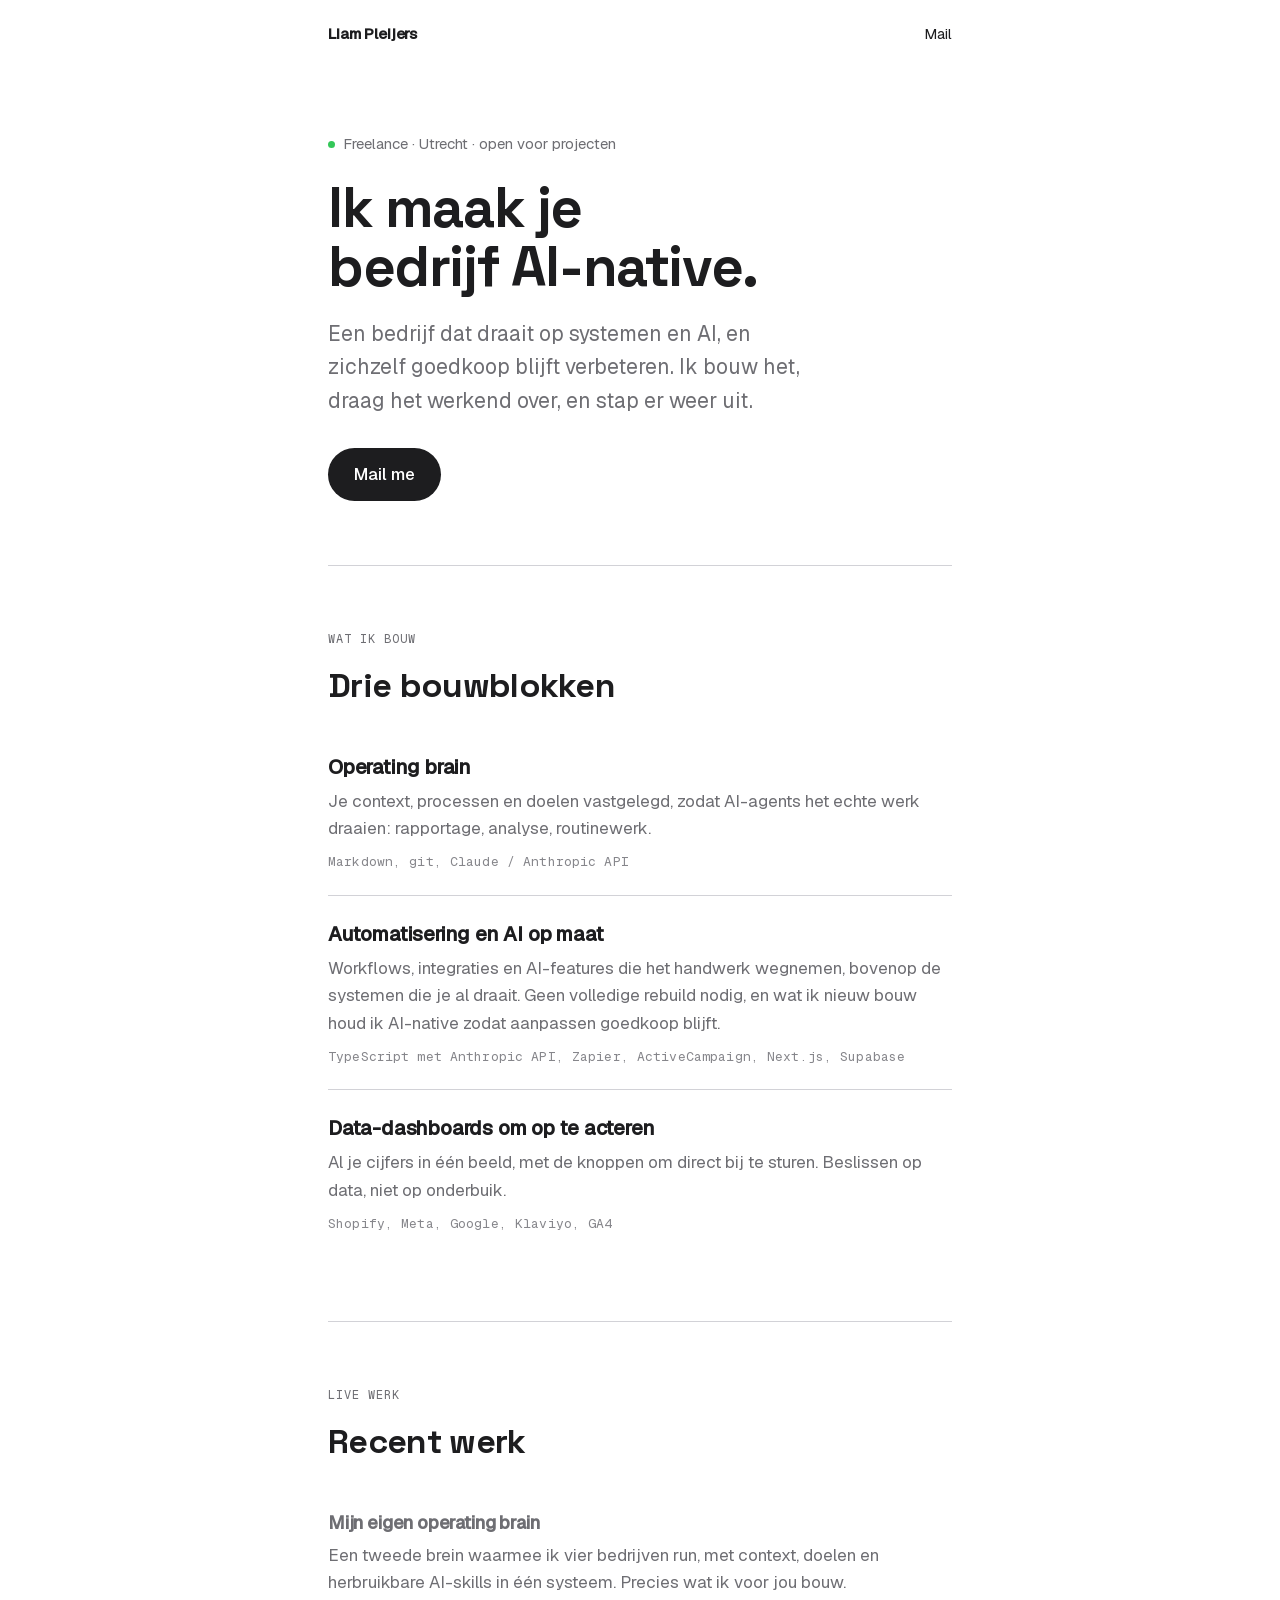
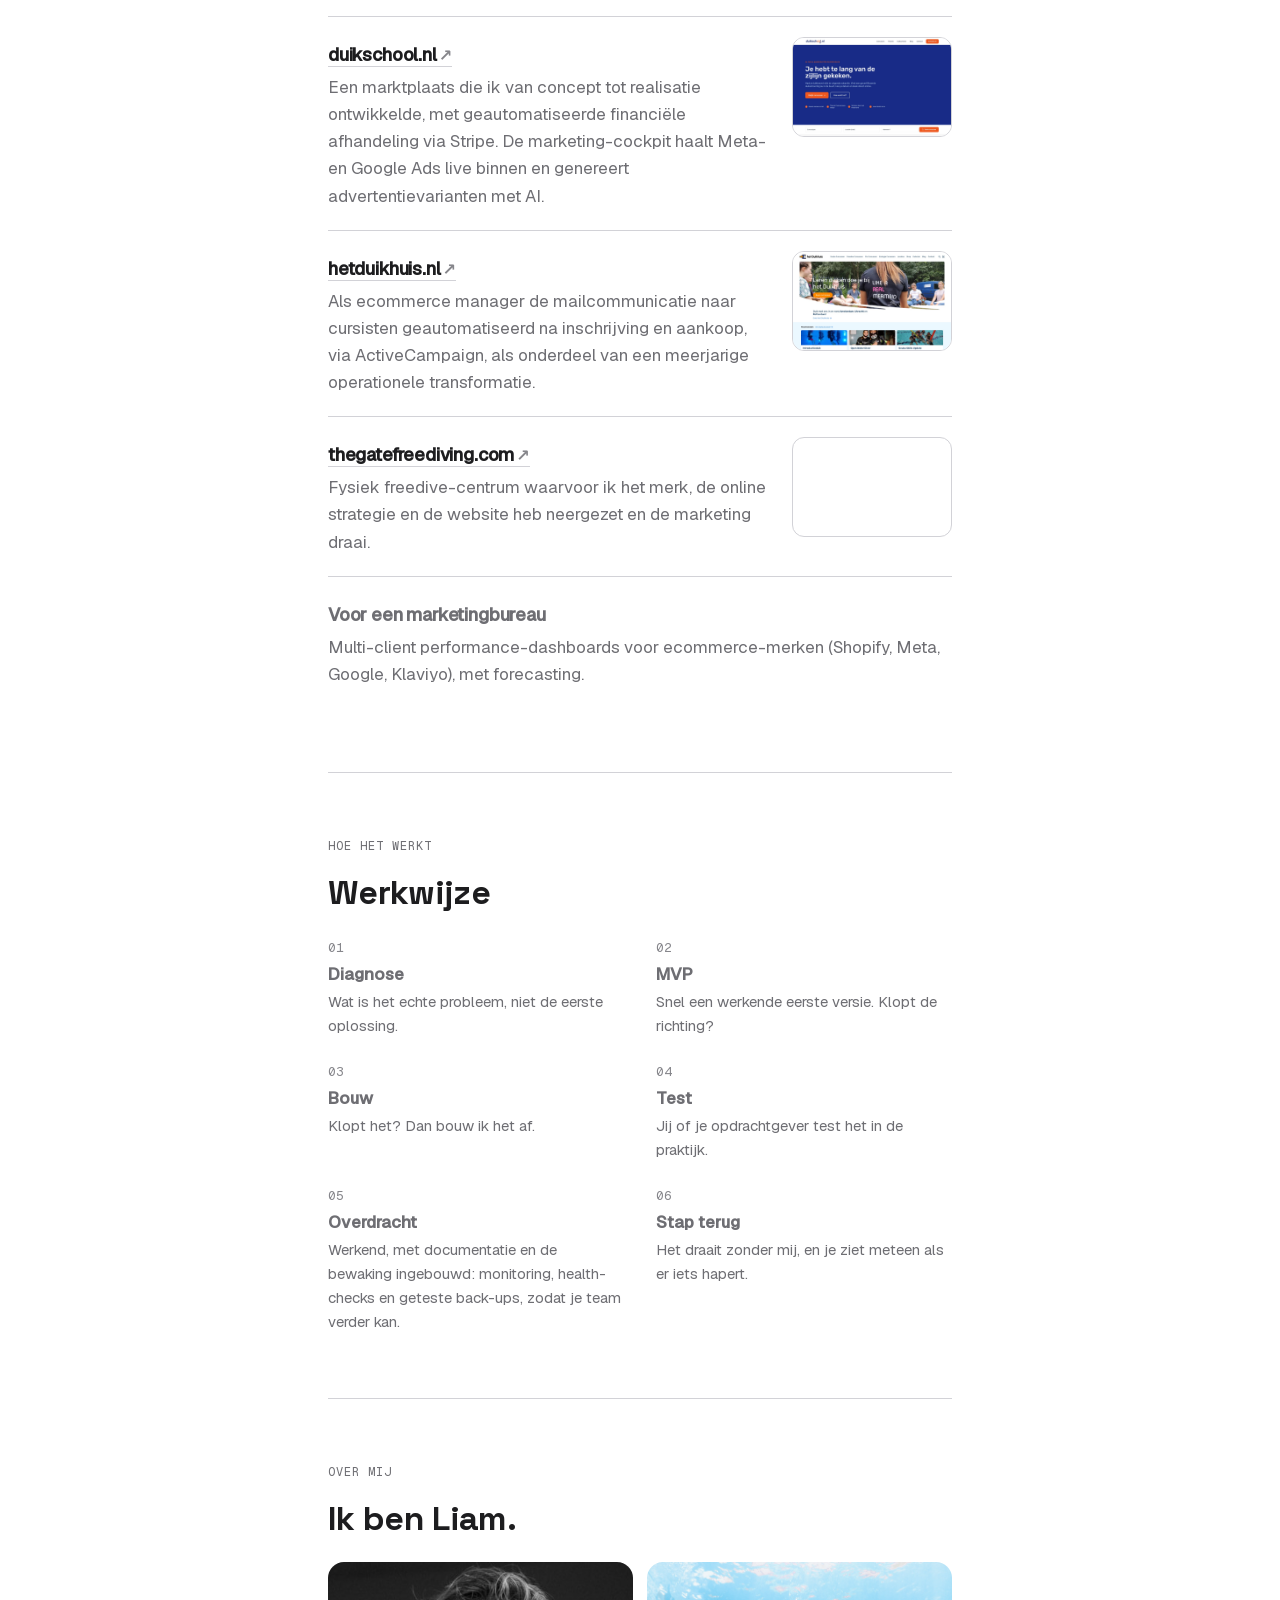
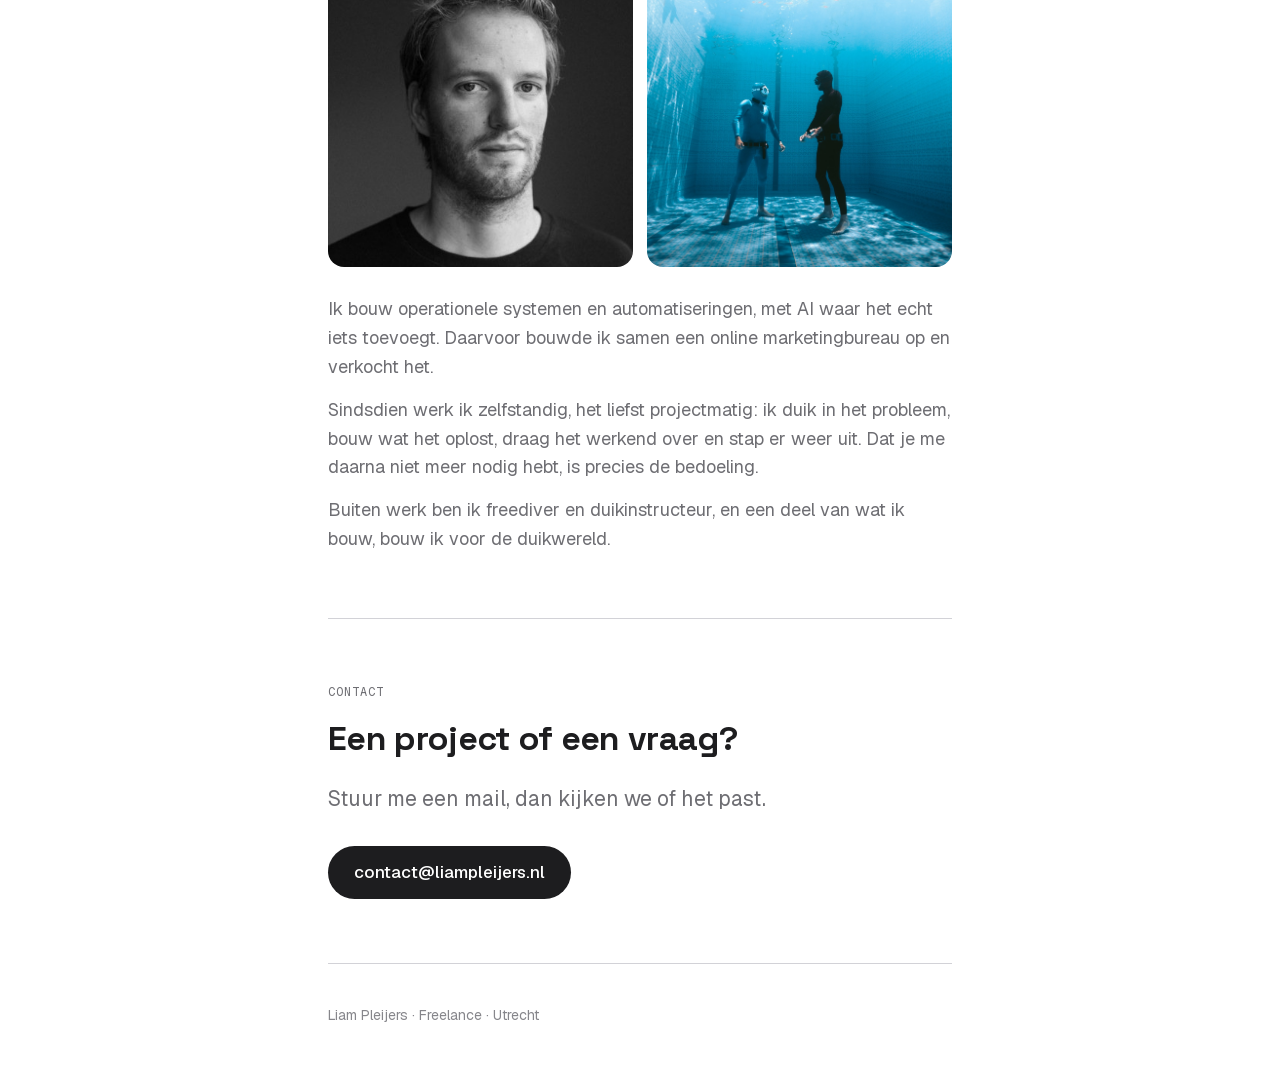
==== index.html @ b2488163 "Werkwijze: betrouwbaarheid-accent (monitoring, health-checks, geteste back-ups) bij overdracht + sta" ====
<!DOCTYPE html>
<html lang="nl">
<head>
  <meta charset="UTF-8">
  <meta name="viewport" content="width=device-width, initial-scale=1.0">
  <title>Liam Pleijers · Ik maak je bedrijf AI-native</title>
  <meta name="description" content="Ik maak je bedrijf AI-native: een bedrijf dat draait op systemen en AI en zichzelf goedkoop blijft verbeteren. Ik bouw het, draag het werkend over en stap er weer uit. Freelance, Utrecht.">

  <link rel="stylesheet" href="assets/fonts/fonts.css">
  <link rel="stylesheet" href="styles.css">
</head>
<body>
  <a class="skip-link" href="#bouwblokken">Naar de inhoud</a>

  <div class="wrap">

    <header>
      <nav>
        <span class="name">Liam Pleijers</span>
        <a href="mailto:contact@liampleijers.nl">Mail</a>
      </nav>
    </header>

    <main>

      <!-- Hero -->
      <section class="hero">
        <p class="status"><span class="dot" aria-hidden="true"></span>Freelance &middot; Utrecht &middot; open voor projecten</p>
        <h1>Ik maak je bedrijf AI-native.</h1>
        <p class="sub">Een bedrijf dat draait op systemen en AI, en zichzelf goedkoop blijft verbeteren. Ik bouw het, draag het werkend over, en stap er weer uit.</p>
        <a class="btn" href="mailto:contact@liampleijers.nl">Mail me</a>
      </section>

      <!-- Bouwblokken -->
      <section id="bouwblokken" aria-labelledby="bouwblokken-kop">
        <p class="eyebrow">Wat ik bouw</p>
        <h2 id="bouwblokken-kop">Drie bouwblokken</h2>

        <div class="block" data-reveal>
          <h3>Operating brain</h3>
          <p>Je context, processen en doelen vastgelegd, zodat AI-agents het echte werk draaien: rapportage, analyse, routinewerk.</p>
          <p class="tools">Markdown, git, Claude / Anthropic API</p>
        </div>
        <div class="block" data-reveal>
          <h3>Automatisering en AI op maat</h3>
          <p>Workflows, integraties en AI-features die het handwerk wegnemen, bovenop de systemen die je al draait. Geen volledige rebuild nodig, en wat ik nieuw bouw houd ik AI-native zodat aanpassen goedkoop blijft.</p>
          <p class="tools">TypeScript met Anthropic API, Zapier, ActiveCampaign, Next.js, Supabase</p>
        </div>
        <div class="block" data-reveal>
          <h3>Data-dashboards om op te acteren</h3>
          <p>Al je cijfers in één beeld, met de knoppen om direct bij te sturen. Beslissen op data, niet op onderbuik.</p>
          <p class="tools">Shopify, Meta, Google, Klaviyo, GA4</p>
        </div>
      </section>

      <!-- Live werk -->
      <section id="werk" aria-labelledby="werk-kop">
        <p class="eyebrow">Live werk</p>
        <h2 id="werk-kop">Recent werk</h2>

        <div class="case" data-reveal>
          <div class="case__body">
            <p class="t">Mijn eigen operating brain</p>
            <p>Een tweede brein waarmee ik vier bedrijven run, met context, doelen en herbruikbare AI-skills in één systeem. Precies wat ik voor jou bouw.</p>
          </div>
        </div>
        <div class="case" data-reveal>
          <div class="case__body">
            <p class="t"><a href="https://www.duikschool.nl/" target="_blank" rel="noopener">duikschool.nl<span class="ext" aria-hidden="true">&#8599;</span></a></p>
            <p>Een marktplaats die ik van concept tot realisatie ontwikkelde, met geautomatiseerde financiële afhandeling via Stripe. De marketing-cockpit haalt Meta- en Google Ads live binnen en genereert advertentievarianten met AI.</p>
          </div>
          <div class="case__shot">
            <img src="assets/screens/duikschool.jpg" alt="Screenshot van de homepage van duikschool.nl" loading="lazy" decoding="async" width="1440" height="900">
          </div>
        </div>
        <div class="case" data-reveal>
          <div class="case__body">
            <p class="t"><a href="https://www.hetduikhuis.nl/" target="_blank" rel="noopener">hetduikhuis.nl<span class="ext" aria-hidden="true">&#8599;</span></a></p>
            <p>Als ecommerce manager de mailcommunicatie naar cursisten geautomatiseerd na inschrijving en aankoop, via ActiveCampaign, als onderdeel van een meerjarige operationele transformatie.</p>
          </div>
          <div class="case__shot">
            <img src="assets/screens/hetduikhuis.jpg" alt="Screenshot van de homepage van hetduikhuis.nl" loading="lazy" decoding="async" width="1440" height="900">
          </div>
        </div>
        <div class="case" data-reveal>
          <div class="case__body">
            <p class="t"><a href="https://thegatefreediving.com/" target="_blank" rel="noopener">thegatefreediving.com<span class="ext" aria-hidden="true">&#8599;</span></a></p>
            <p>Fysiek freedive-centrum waarvoor ik het merk, de online strategie en de website heb neergezet en de marketing draai.</p>
          </div>
          <div class="case__shot">
            <img src="assets/screens/thegate.jpg" alt="Screenshot van de homepage van thegatefreediving.com" loading="lazy" decoding="async" width="1440" height="900">
          </div>
        </div>
        <div class="case" data-reveal>
          <div class="case__body">
            <p class="t">Voor een marketingbureau</p>
            <p>Multi-client performance-dashboards voor ecommerce-merken (Shopify, Meta, Google, Klaviyo), met forecasting.</p>
          </div>
        </div>
      </section>

      <!-- Werkwijze -->
      <section id="werkwijze" aria-labelledby="werkwijze-kop">
        <p class="eyebrow">Hoe het werkt</p>
        <h2 id="werkwijze-kop">Werkwijze</h2>
        <div class="steps">
          <div class="step" data-reveal><p class="n">01</p><p class="s">Diagnose</p><p>Wat is het echte probleem, niet de eerste oplossing.</p></div>
          <div class="step" data-reveal><p class="n">02</p><p class="s">MVP</p><p>Snel een werkende eerste versie. Klopt de richting?</p></div>
          <div class="step" data-reveal><p class="n">03</p><p class="s">Bouw</p><p>Klopt het? Dan bouw ik het af.</p></div>
          <div class="step" data-reveal><p class="n">04</p><p class="s">Test</p><p>Jij of je opdrachtgever test het in de praktijk.</p></div>
          <div class="step" data-reveal><p class="n">05</p><p class="s">Overdracht</p><p>Werkend, met documentatie en de bewaking ingebouwd: monitoring, health-checks en geteste back-ups, zodat je team verder kan.</p></div>
          <div class="step" data-reveal><p class="n">06</p><p class="s">Stap terug</p><p>Het draait zonder mij, en je ziet meteen als er iets hapert.</p></div>
        </div>
      </section>

      <!-- Over mij -->
      <section id="over" aria-labelledby="over-kop">
        <p class="eyebrow">Over mij</p>
        <h2 id="over-kop">Ik ben Liam.</h2>
        <div class="about">
          <div class="photos">
            <img src="assets/portret.jpg" alt="Zwart-wit portret van Liam Pleijers." loading="lazy" decoding="async" width="400" height="400">
            <img src="assets/hero.jpg" alt="Liam Pleijers freediving in een diep zwembad." loading="lazy" decoding="async" width="800" height="500">
          </div>
          <div class="bio">
            <p>Ik bouw operationele systemen en automatiseringen, met AI waar het echt iets toevoegt. Daarvoor bouwde ik samen een online marketingbureau op en verkocht het.</p>
            <p>Sindsdien werk ik zelfstandig, het liefst projectmatig: ik duik in het probleem, bouw wat het oplost, draag het werkend over en stap er weer uit. Dat je me daarna niet meer nodig hebt, is precies de bedoeling.</p>
            <p>Buiten werk ben ik freediver en duikinstructeur, en een deel van wat ik bouw, bouw ik voor de duikwereld.</p>
          </div>
        </div>
      </section>

      <!-- Contact -->
      <section id="contact" aria-labelledby="contact-kop">
        <p class="eyebrow">Contact</p>
        <h2 id="contact-kop">Een project of een vraag?</h2>
        <p class="sub">Stuur me een mail, dan kijken we of het past.</p>
        <a class="btn" href="mailto:contact@liampleijers.nl">contact@liampleijers.nl</a>
      </section>

    </main>

    <footer>Liam Pleijers &middot; Freelance &middot; Utrecht</footer>

  </div>

  <script>
    (function () {
      var reduce = window.matchMedia('(prefers-reduced-motion: reduce)').matches;
      var els = document.querySelectorAll('[data-reveal]');
      if (reduce || !('IntersectionObserver' in window)) {
        els.forEach(function (el) { el.classList.add('is-in'); });
        return;
      }
      var io = new IntersectionObserver(function (entries) {
        entries.forEach(function (entry) {
          if (entry.isIntersecting) {
            entry.target.classList.add('is-in');
            io.unobserve(entry.target);
          }
        });
      }, { rootMargin: '0px 0px -8% 0px', threshold: 0.1 });
      els.forEach(function (el) { io.observe(el); });
    })();
  </script>
</body>
</html>
---- assets/fonts/fonts.css ----
/* vietnamese */
@font-face {
  font-family: 'Space Grotesk';
  font-style: normal;
  font-weight: 500;
  font-display: swap;
  src: url(spacegrotesk-0.woff2) format('woff2');
  unicode-range: U+0102-0103, U+0110-0111, U+0128-0129, U+0168-0169, U+01A0-01A1, U+01AF-01B0, U+0300-0301, U+0303-0304, U+0308-0309, U+0323, U+0329, U+1EA0-1EF9, U+20AB;
}
/* latin-ext */
@font-face {
  font-family: 'Space Grotesk';
  font-style: normal;
  font-weight: 500;
  font-display: swap;
  src: url(spacegrotesk-1.woff2) format('woff2');
  unicode-range: U+0100-02BA, U+02BD-02C5, U+02C7-02CC, U+02CE-02D7, U+02DD-02FF, U+0304, U+0308, U+0329, U+1D00-1DBF, U+1E00-1E9F, U+1EF2-1EFF, U+2020, U+20A0-20AB, U+20AD-20C0, U+2113, U+2C60-2C7F, U+A720-A7FF;
}
/* latin */
@font-face {
  font-family: 'Space Grotesk';
  font-style: normal;
  font-weight: 500;
  font-display: swap;
  src: url(spacegrotesk-2.woff2) format('woff2');
  unicode-range: U+0000-00FF, U+0131, U+0152-0153, U+02BB-02BC, U+02C6, U+02DA, U+02DC, U+0304, U+0308, U+0329, U+2000-206F, U+20AC, U+2122, U+2191, U+2193, U+2212, U+2215, U+FEFF, U+FFFD;
}
/* vietnamese */
@font-face {
  font-family: 'Space Grotesk';
  font-style: normal;
  font-weight: 700;
  font-display: swap;
  src: url(spacegrotesk-0.woff2) format('woff2');
  unicode-range: U+0102-0103, U+0110-0111, U+0128-0129, U+0168-0169, U+01A0-01A1, U+01AF-01B0, U+0300-0301, U+0303-0304, U+0308-0309, U+0323, U+0329, U+1EA0-1EF9, U+20AB;
}
/* latin-ext */
@font-face {
  font-family: 'Space Grotesk';
  font-style: normal;
  font-weight: 700;
  font-display: swap;
  src: url(spacegrotesk-1.woff2) format('woff2');
  unicode-range: U+0100-02BA, U+02BD-02C5, U+02C7-02CC, U+02CE-02D7, U+02DD-02FF, U+0304, U+0308, U+0329, U+1D00-1DBF, U+1E00-1E9F, U+1EF2-1EFF, U+2020, U+20A0-20AB, U+20AD-20C0, U+2113, U+2C60-2C7F, U+A720-A7FF;
}
/* latin */
@font-face {
  font-family: 'Space Grotesk';
  font-style: normal;
  font-weight: 700;
  font-display: swap;
  src: url(spacegrotesk-2.woff2) format('woff2');
  unicode-range: U+0000-00FF, U+0131, U+0152-0153, U+02BB-02BC, U+02C6, U+02DA, U+02DC, U+0304, U+0308, U+0329, U+2000-206F, U+20AC, U+2122, U+2191, U+2193, U+2212, U+2215, U+FEFF, U+FFFD;
}
/* cyrillic-ext */
@font-face {
  font-family: 'Geist';
  font-style: normal;
  font-weight: 400;
  font-display: swap;
  src: url(geist-0.woff2) format('woff2');
  unicode-range: U+0460-052F, U+1C80-1C8A, U+20B4, U+2DE0-2DFF, U+A640-A69F, U+FE2E-FE2F;
}
/* cyrillic */
@font-face {
  font-family: 'Geist';
  font-style: normal;
  font-weight: 400;
  font-display: swap;
  src: url(geist-3.woff2) format('woff2');
  unicode-range: U+0301, U+0400-045F, U+0490-0491, U+04B0-04B1, U+2116;
}
/* vietnamese */
@font-face {
  font-family: 'Geist';
  font-style: normal;
  font-weight: 400;
  font-display: swap;
  src: url(geist-2.woff2) format('woff2');
  unicode-range: U+0102-0103, U+0110-0111, U+0128-0129, U+0168-0169, U+01A0-01A1, U+01AF-01B0, U+0300-0301, U+0303-0304, U+0308-0309, U+0323, U+0329, U+1EA0-1EF9, U+20AB;
}
/* latin-ext */
@font-face {
  font-family: 'Geist';
  font-style: normal;
  font-weight: 400;
  font-display: swap;
  src: url(geist-1.woff2) format('woff2');
  unicode-range: U+0100-02BA, U+02BD-02C5, U+02C7-02CC, U+02CE-02D7, U+02DD-02FF, U+0304, U+0308, U+0329, U+1D00-1DBF, U+1E00-1E9F, U+1EF2-1EFF, U+2020, U+20A0-20AB, U+20AD-20C0, U+2113, U+2C60-2C7F, U+A720-A7FF;
}
/* latin */
@font-face {
  font-family: 'Geist';
  font-style: normal;
  font-weight: 400;
  font-display: swap;
  src: url(geist-4.woff2) format('woff2');
  unicode-range: U+0000-00FF, U+0131, U+0152-0153, U+02BB-02BC, U+02C6, U+02DA, U+02DC, U+0304, U+0308, U+0329, U+2000-206F, U+20AC, U+2122, U+2191, U+2193, U+2212, U+2215, U+FEFF, U+FFFD;
}
/* cyrillic-ext */
@font-face {
  font-family: 'Geist';
  font-style: normal;
  font-weight: 500;
  font-display: swap;
  src: url(geist-0.woff2) format('woff2');
  unicode-range: U+0460-052F, U+1C80-1C8A, U+20B4, U+2DE0-2DFF, U+A640-A69F, U+FE2E-FE2F;
}
/* cyrillic */
@font-face {
  font-family: 'Geist';
  font-style: normal;
  font-weight: 500;
  font-display: swap;
  src: url(geist-3.woff2) format('woff2');
  unicode-range: U+0301, U+0400-045F, U+0490-0491, U+04B0-04B1, U+2116;
}
/* vietnamese */
@font-face {
  font-family: 'Geist';
  font-style: normal;
  font-weight: 500;
  font-display: swap;
  src: url(geist-2.woff2) format('woff2');
  unicode-range: U+0102-0103, U+0110-0111, U+0128-0129, U+0168-0169, U+01A0-01A1, U+01AF-01B0, U+0300-0301, U+0303-0304, U+0308-0309, U+0323, U+0329, U+1EA0-1EF9, U+20AB;
}
/* latin-ext */
@font-face {
  font-family: 'Geist';
  font-style: normal;
  font-weight: 500;
  font-display: swap;
  src: url(geist-1.woff2) format('woff2');
  unicode-range: U+0100-02BA, U+02BD-02C5, U+02C7-02CC, U+02CE-02D7, U+02DD-02FF, U+0304, U+0308, U+0329, U+1D00-1DBF, U+1E00-1E9F, U+1EF2-1EFF, U+2020, U+20A0-20AB, U+20AD-20C0, U+2113, U+2C60-2C7F, U+A720-A7FF;
}
/* latin */
@font-face {
  font-family: 'Geist';
  font-style: normal;
  font-weight: 500;
  font-display: swap;
  src: url(geist-4.woff2) format('woff2');
  unicode-range: U+0000-00FF, U+0131, U+0152-0153, U+02BB-02BC, U+02C6, U+02DA, U+02DC, U+0304, U+0308, U+0329, U+2000-206F, U+20AC, U+2122, U+2191, U+2193, U+2212, U+2215, U+FEFF, U+FFFD;
}
/* cyrillic-ext */
@font-face {
  font-family: 'Geist Mono';
  font-style: normal;
  font-weight: 400;
  font-display: swap;
  src: url(geistmono-5.woff2) format('woff2');
  unicode-range: U+0460-052F, U+1C80-1C8A, U+20B4, U+2DE0-2DFF, U+A640-A69F, U+FE2E-FE2F;
}
/* cyrillic */
@font-face {
  font-family: 'Geist Mono';
  font-style: normal;
  font-weight: 400;
  font-display: swap;
  src: url(geistmono-1.woff2) format('woff2');
  unicode-range: U+0301, U+0400-045F, U+0490-0491, U+04B0-04B1, U+2116;
}
/* symbols2 */
@font-face {
  font-family: 'Geist Mono';
  font-style: normal;
  font-weight: 400;
  font-display: swap;
  src: url(geistmono-0.woff2) format('woff2');
  unicode-range: U+2000-2001, U+2004-2008, U+200A, U+23B8-23BD, U+2500-259F;
}
/* vietnamese */
@font-face {
  font-family: 'Geist Mono';
  font-style: normal;
  font-weight: 400;
  font-display: swap;
  src: url(geistmono-3.woff2) format('woff2');
  unicode-range: U+0102-0103, U+0110-0111, U+0128-0129, U+0168-0169, U+01A0-01A1, U+01AF-01B0, U+0300-0301, U+0303-0304, U+0308-0309, U+0323, U+0329, U+1EA0-1EF9, U+20AB;
}
/* latin-ext */
@font-face {
  font-family: 'Geist Mono';
  font-style: normal;
  font-weight: 400;
  font-display: swap;
  src: url(geistmono-4.woff2) format('woff2');
  unicode-range: U+0100-02BA, U+02BD-02C5, U+02C7-02CC, U+02CE-02D7, U+02DD-02FF, U+0304, U+0308, U+0329, U+1D00-1DBF, U+1E00-1E9F, U+1EF2-1EFF, U+2020, U+20A0-20AB, U+20AD-20C0, U+2113, U+2C60-2C7F, U+A720-A7FF;
}
/* latin */
@font-face {
  font-family: 'Geist Mono';
  font-style: normal;
  font-weight: 400;
  font-display: swap;
  src: url(geistmono-2.woff2) format('woff2');
  unicode-range: U+0000-00FF, U+0131, U+0152-0153, U+02BB-02BC, U+02C6, U+02DA, U+02DC, U+0304, U+0308, U+0329, U+2000-206F, U+20AC, U+2122, U+2191, U+2193, U+2212, U+2215, U+FEFF, U+FFFD;
}
/* cyrillic-ext */
@font-face {
  font-family: 'Geist Mono';
  font-style: normal;
  font-weight: 500;
  font-display: swap;
  src: url(geistmono-5.woff2) format('woff2');
  unicode-range: U+0460-052F, U+1C80-1C8A, U+20B4, U+2DE0-2DFF, U+A640-A69F, U+FE2E-FE2F;
}
/* cyrillic */
@font-face {
  font-family: 'Geist Mono';
  font-style: normal;
  font-weight: 500;
  font-display: swap;
  src: url(geistmono-1.woff2) format('woff2');
  unicode-range: U+0301, U+0400-045F, U+0490-0491, U+04B0-04B1, U+2116;
}
/* symbols2 */
@font-face {
  font-family: 'Geist Mono';
  font-style: normal;
  font-weight: 500;
  font-display: swap;
  src: url(geistmono-0.woff2) format('woff2');
  unicode-range: U+2000-2001, U+2004-2008, U+200A, U+23B8-23BD, U+2500-259F;
}
/* vietnamese */
@font-face {
  font-family: 'Geist Mono';
  font-style: normal;
  font-weight: 500;
  font-display: swap;
  src: url(geistmono-3.woff2) format('woff2');
  unicode-range: U+0102-0103, U+0110-0111, U+0128-0129, U+0168-0169, U+01A0-01A1, U+01AF-01B0, U+0300-0301, U+0303-0304, U+0308-0309, U+0323, U+0329, U+1EA0-1EF9, U+20AB;
}
/* latin-ext */
@font-face {
  font-family: 'Geist Mono';
  font-style: normal;
  font-weight: 500;
  font-display: swap;
  src: url(geistmono-4.woff2) format('woff2');
  unicode-range: U+0100-02BA, U+02BD-02C5, U+02C7-02CC, U+02CE-02D7, U+02DD-02FF, U+0304, U+0308, U+0329, U+1D00-1DBF, U+1E00-1E9F, U+1EF2-1EFF, U+2020, U+20A0-20AB, U+20AD-20C0, U+2113, U+2C60-2C7F, U+A720-A7FF;
}
/* latin */
@font-face {
  font-family: 'Geist Mono';
  font-style: normal;
  font-weight: 500;
  font-display: swap;
  src: url(geistmono-2.woff2) format('woff2');
  unicode-range: U+0000-00FF, U+0131, U+0152-0153, U+02BB-02BC, U+02C6, U+02DA, U+02DC, U+0304, U+0308, U+0329, U+2000-206F, U+20AC, U+2122, U+2191, U+2193, U+2212, U+2215, U+FEFF, U+FFFD;
}
---- styles.css ----
/* ---------------------------------------------------------------
   liampleijers.nl v2  ·  clean, Apple-like, AI-native positionering
   Repo-fonts: Geist (body), Space Grotesk (display), Geist Mono (labels)
----------------------------------------------------------------- */

:root {
  --ink:   #1d1d1f;
  --muted: #6e6e73;
  --faint: #86868b;
  --line:  #d2d2d7;
  --bg:    #ffffff;
  --green: #34c759;

  --font-sans: 'Geist', system-ui, -apple-system, sans-serif;
  --font-display: 'Space Grotesk', 'Geist', system-ui, sans-serif;
  --font-mono: 'Geist Mono', ui-monospace, 'SFMono-Regular', monospace;
}

* { box-sizing: border-box; margin: 0; padding: 0; }

html { -webkit-text-size-adjust: 100%; scroll-behavior: smooth; }
@media (prefers-reduced-motion: reduce) { html { scroll-behavior: auto; } }

body {
  background: var(--bg);
  color: var(--ink);
  font-family: var(--font-sans);
  font-size: 18px;
  line-height: 1.6;
  -webkit-font-smoothing: antialiased;
  text-rendering: optimizeLegibility;
}

img { display: block; max-width: 100%; height: auto; }

.wrap { max-width: 680px; margin: 0 auto; padding: 0 28px; }

a { color: var(--ink); }

/* focus & skip-link */
:focus-visible {
  outline: 2.5px solid var(--ink);
  outline-offset: 3px;
  border-radius: 4px;
}
.skip-link {
  position: absolute;
  left: 16px; top: -3.5rem;
  background: var(--ink);
  color: #fff;
  padding: 0.6rem 1rem;
  border-radius: 8px;
  text-decoration: none;
  font-size: 15px;
  transition: top 0.18s ease;
  z-index: 50;
}
.skip-link:focus { top: 16px; }

/* nav */
nav {
  display: flex;
  justify-content: space-between;
  align-items: center;
  padding: 22px 0;
  font-size: 15px;
}
nav .name { font-weight: 600; letter-spacing: -0.01em; }
nav a { text-decoration: none; }
nav a:hover { color: var(--muted); }

/* sections */
section { padding: 64px 0; border-top: 0.5px solid var(--line); }
section.hero { border-top: none; padding: 64px 0; }

.eyebrow {
  font-family: var(--font-mono);
  font-size: 12px;
  text-transform: uppercase;
  letter-spacing: 0.08em;
  color: var(--muted);
  margin-bottom: 18px;
}

h1 {
  font-family: var(--font-display);
  font-size: clamp(38px, 7vw, 56px);
  font-weight: 600;
  letter-spacing: -0.025em;
  line-height: 1.06;
  margin-bottom: 20px;
  text-wrap: balance;
}
h2 {
  font-family: var(--font-display);
  font-size: clamp(26px, 4vw, 34px);
  font-weight: 600;
  letter-spacing: -0.02em;
  line-height: 1.12;
  margin-bottom: 24px;
}

.sub { font-size: 21px; color: var(--muted); max-width: 36ch; margin-bottom: 30px; }

/* status pill line */
.status { font-size: 15px; color: var(--muted); margin-bottom: 22px; }
.dot {
  display: inline-block;
  width: 7px; height: 7px;
  border-radius: 50%;
  background: var(--green);
  margin-right: 8px;
  vertical-align: 1px;
}

/* button */
.btn {
  display: inline-block;
  background: var(--ink);
  color: #fff;
  text-decoration: none;
  padding: 13px 26px;
  border-radius: 980px;
  font-size: 17px;
  font-weight: 500;
  transition: opacity 0.18s ease, transform 0.18s ease;
}
.btn:hover { opacity: 0.85; }
.btn:active { transform: translateY(1px); }

/* bouwblokken */
.block { padding: 22px 0; border-top: 0.5px solid var(--line); }
.block:first-of-type { border-top: none; }
.block h3 { font-size: 20px; font-weight: 600; letter-spacing: -0.01em; margin-bottom: 5px; }
.block p { color: var(--muted); font-size: 17px; }
.block .tools {
  font-family: var(--font-mono);
  font-size: 13px;
  color: var(--faint);
  margin-top: 10px;
  letter-spacing: 0.01em;
}

/* cases */
.case {
  padding: 20px 0;
  border-top: 0.5px solid var(--line);
  display: flex;
  gap: 24px;
  align-items: flex-start;
}
.case:first-of-type { border-top: none; }
.case__body { flex: 1; min-width: 0; }
.case .t { font-weight: 600; font-size: 18px; letter-spacing: -0.01em; }
.case .t a { color: var(--ink); text-decoration: none; border-bottom: 1px solid var(--line); }
.case .t a:hover { border-bottom-color: var(--ink); }
.case .ext { color: var(--faint); font-size: 0.9em; margin-left: 2px; }
.case p { color: var(--muted); font-size: 17px; margin-top: 4px; }
.case__shot { flex: 0 0 160px; }
.case__shot img {
  width: 100%;
  aspect-ratio: 16 / 10;
  object-fit: cover;
  object-position: 50% 0;
  border-radius: 12px;
  border: 0.5px solid var(--line);
}
@media (max-width: 560px) {
  .case { flex-direction: column; gap: 14px; }
  .case__shot { flex: none; width: 100%; }
}

/* werkwijze */
.steps { display: grid; grid-template-columns: 1fr 1fr; gap: 22px 32px; }
.step .n { font-family: var(--font-mono); font-size: 13px; color: var(--faint); margin-bottom: 2px; }
.step .s { font-weight: 600; font-size: 17px; }
.step p { color: var(--muted); font-size: 15px; margin-top: 2px; }
@media (max-width: 560px) { .steps { grid-template-columns: 1fr; } }

/* over mij */
.about { display: grid; grid-template-columns: 1fr; gap: 28px; }
.photos { display: grid; grid-template-columns: 1fr 1fr; gap: 14px; }
.photos img {
  width: 100%;
  aspect-ratio: 1 / 1;
  object-fit: cover;
  border-radius: 16px;
}
.about .bio p { color: var(--muted); font-size: 18px; margin-top: 14px; }
.about .bio p:first-child { margin-top: 0; }

/* footer */
footer {
  padding: 40px 0 60px;
  color: var(--faint);
  font-size: 14px;
  border-top: 0.5px solid var(--line);
}

/* minimal reveal */
[data-reveal] {
  opacity: 0;
  transform: translateY(10px);
  transition: opacity 0.55s ease, transform 0.55s ease;
}
[data-reveal].is-in { opacity: 1; transform: none; }
@media (prefers-reduced-motion: reduce) {
  [data-reveal] { opacity: 1; transform: none; transition: none; }
  .btn:active { transform: none; }
}
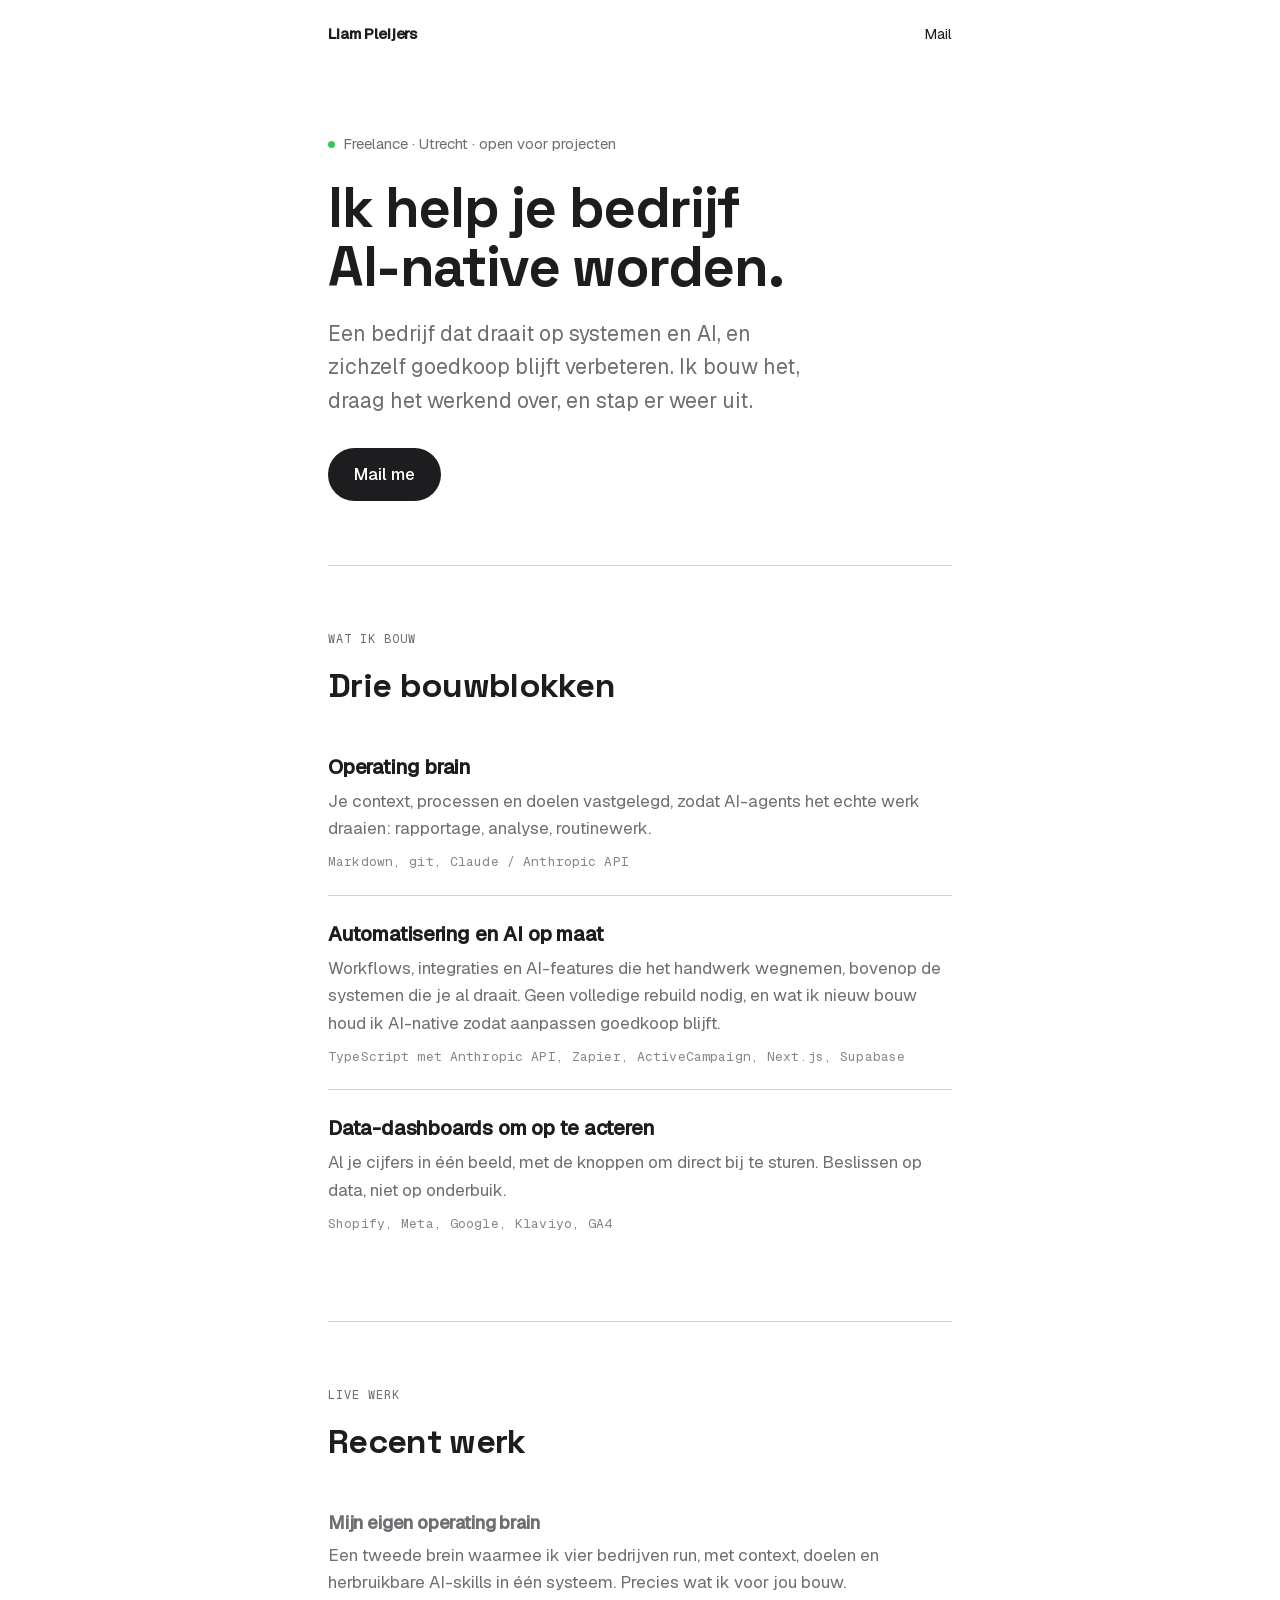
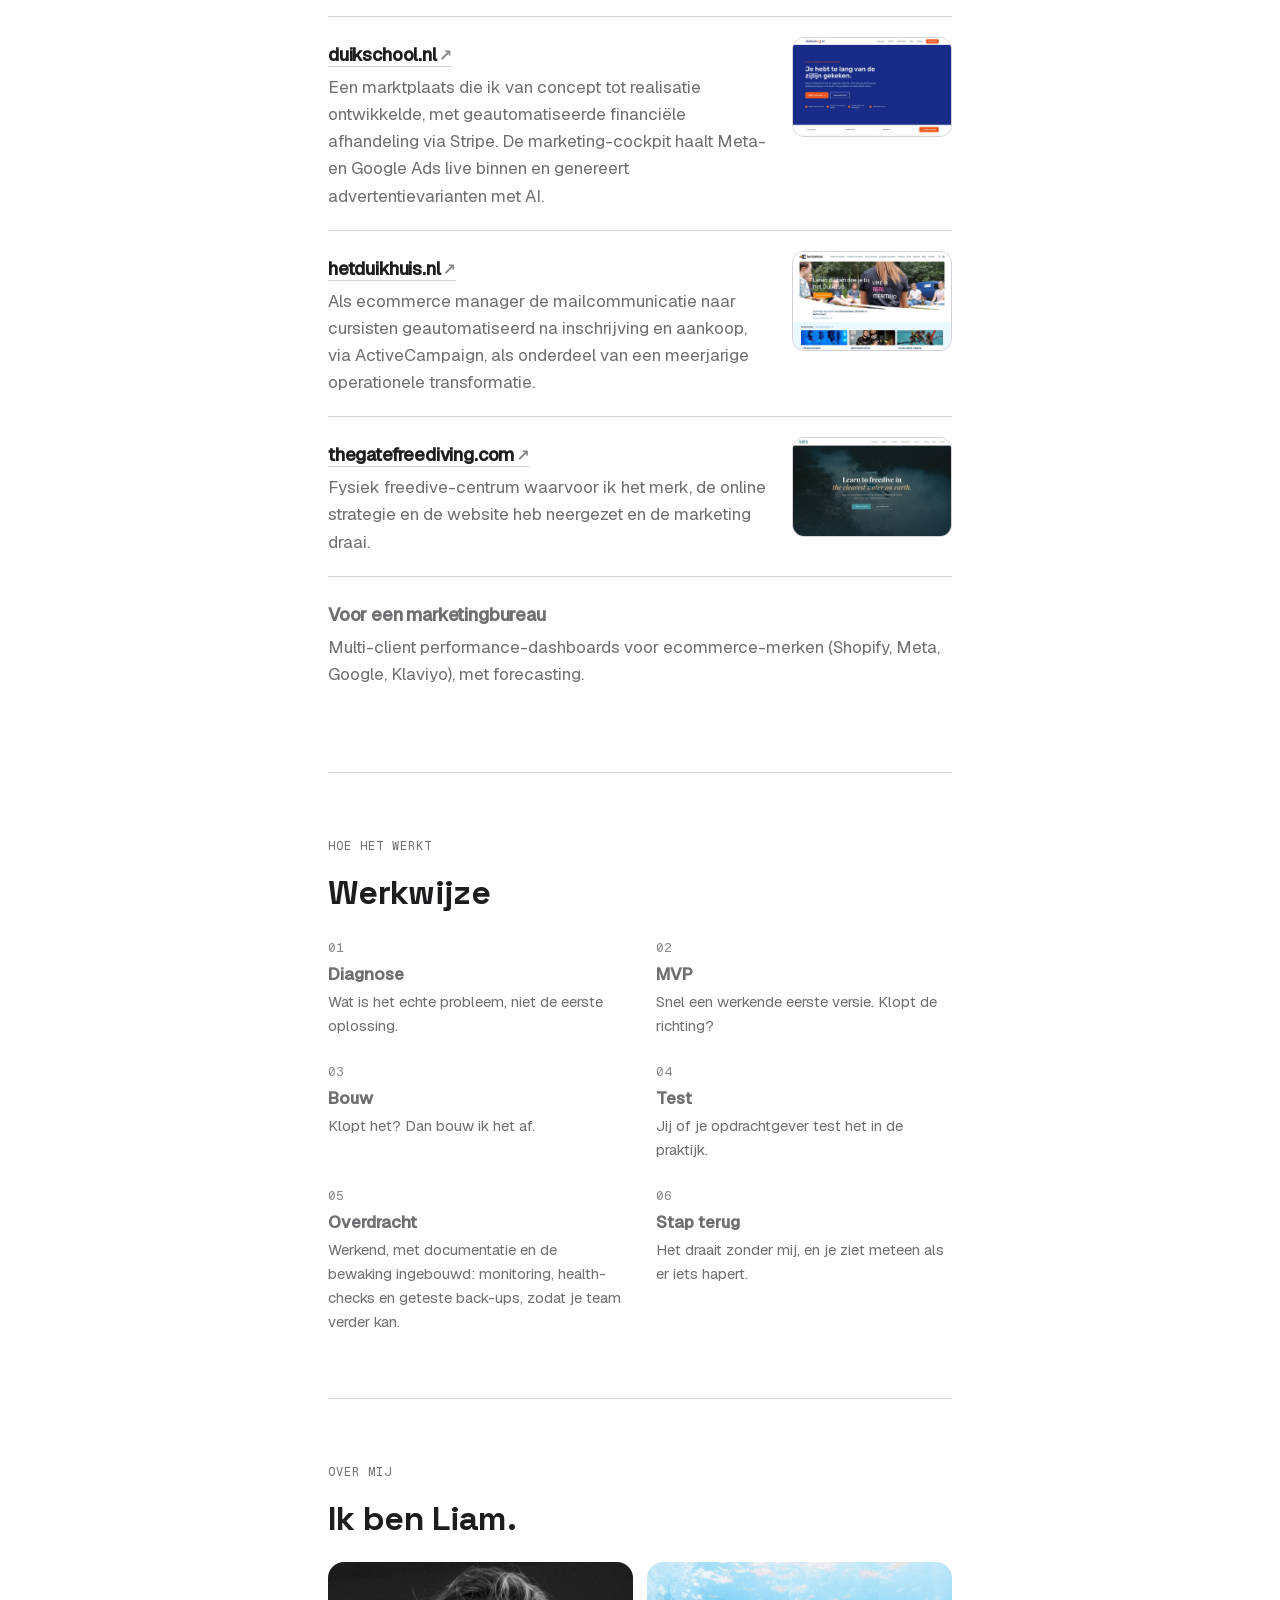
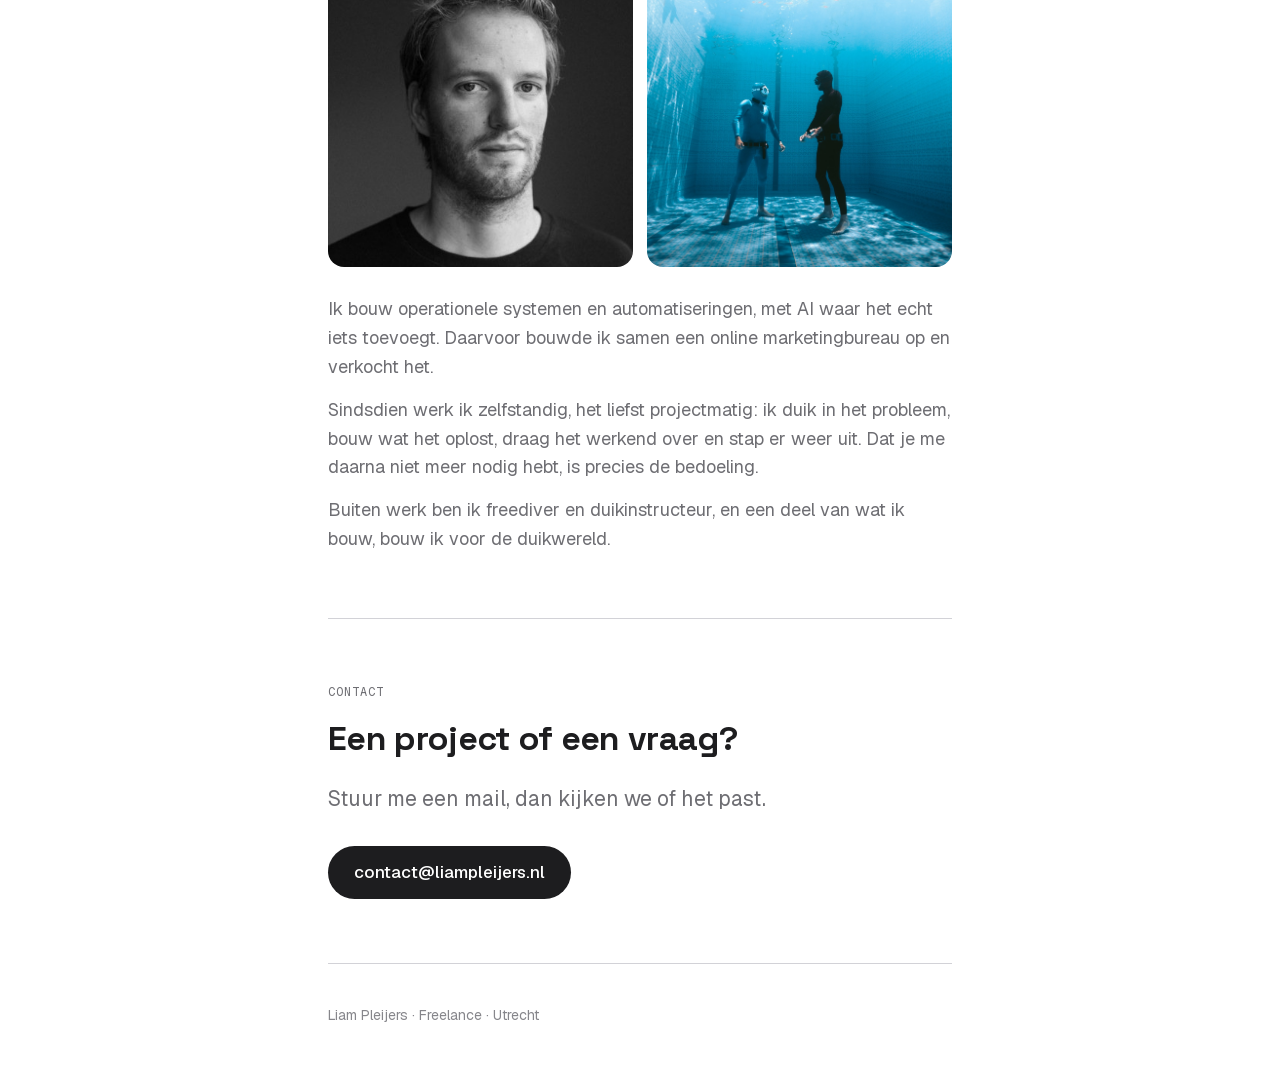
==== commit c35ffd3c: "Positionering: 'ik maak' → 'ik help je bedrijf AI-native worden' (H1 + title + meta)" ====
--- a/index.html
+++ b/index.html
@@ -3,8 +3,8 @@
 <head>
   <meta charset="UTF-8">
   <meta name="viewport" content="width=device-width, initial-scale=1.0">
-  <title>Liam Pleijers · Ik maak je bedrijf AI-native</title>
-  <meta name="description" content="Ik maak je bedrijf AI-native: een bedrijf dat draait op systemen en AI en zichzelf goedkoop blijft verbeteren. Ik bouw het, draag het werkend over en stap er weer uit. Freelance, Utrecht.">
+  <title>Liam Pleijers · Ik help je bedrijf AI-native worden</title>
+  <meta name="description" content="Ik help je bedrijf AI-native worden: een bedrijf dat draait op systemen en AI en zichzelf goedkoop blijft verbeteren. Ik bouw het, draag het werkend over en stap er weer uit. Freelance, Utrecht.">
 
   <link rel="stylesheet" href="assets/fonts/fonts.css">
   <link rel="stylesheet" href="styles.css">
@@ -26,7 +26,7 @@
       <!-- Hero -->
       <section class="hero">
         <p class="status"><span class="dot" aria-hidden="true"></span>Freelance &middot; Utrecht &middot; open voor projecten</p>
-        <h1>Ik maak je bedrijf AI-native.</h1>
+        <h1>Ik help je bedrijf AI-native worden.</h1>
         <p class="sub">Een bedrijf dat draait op systemen en AI, en zichzelf goedkoop blijft verbeteren. Ik bouw het, draag het werkend over, en stap er weer uit.</p>
         <a class="btn" href="mailto:contact@liampleijers.nl">Mail me</a>
       </section>
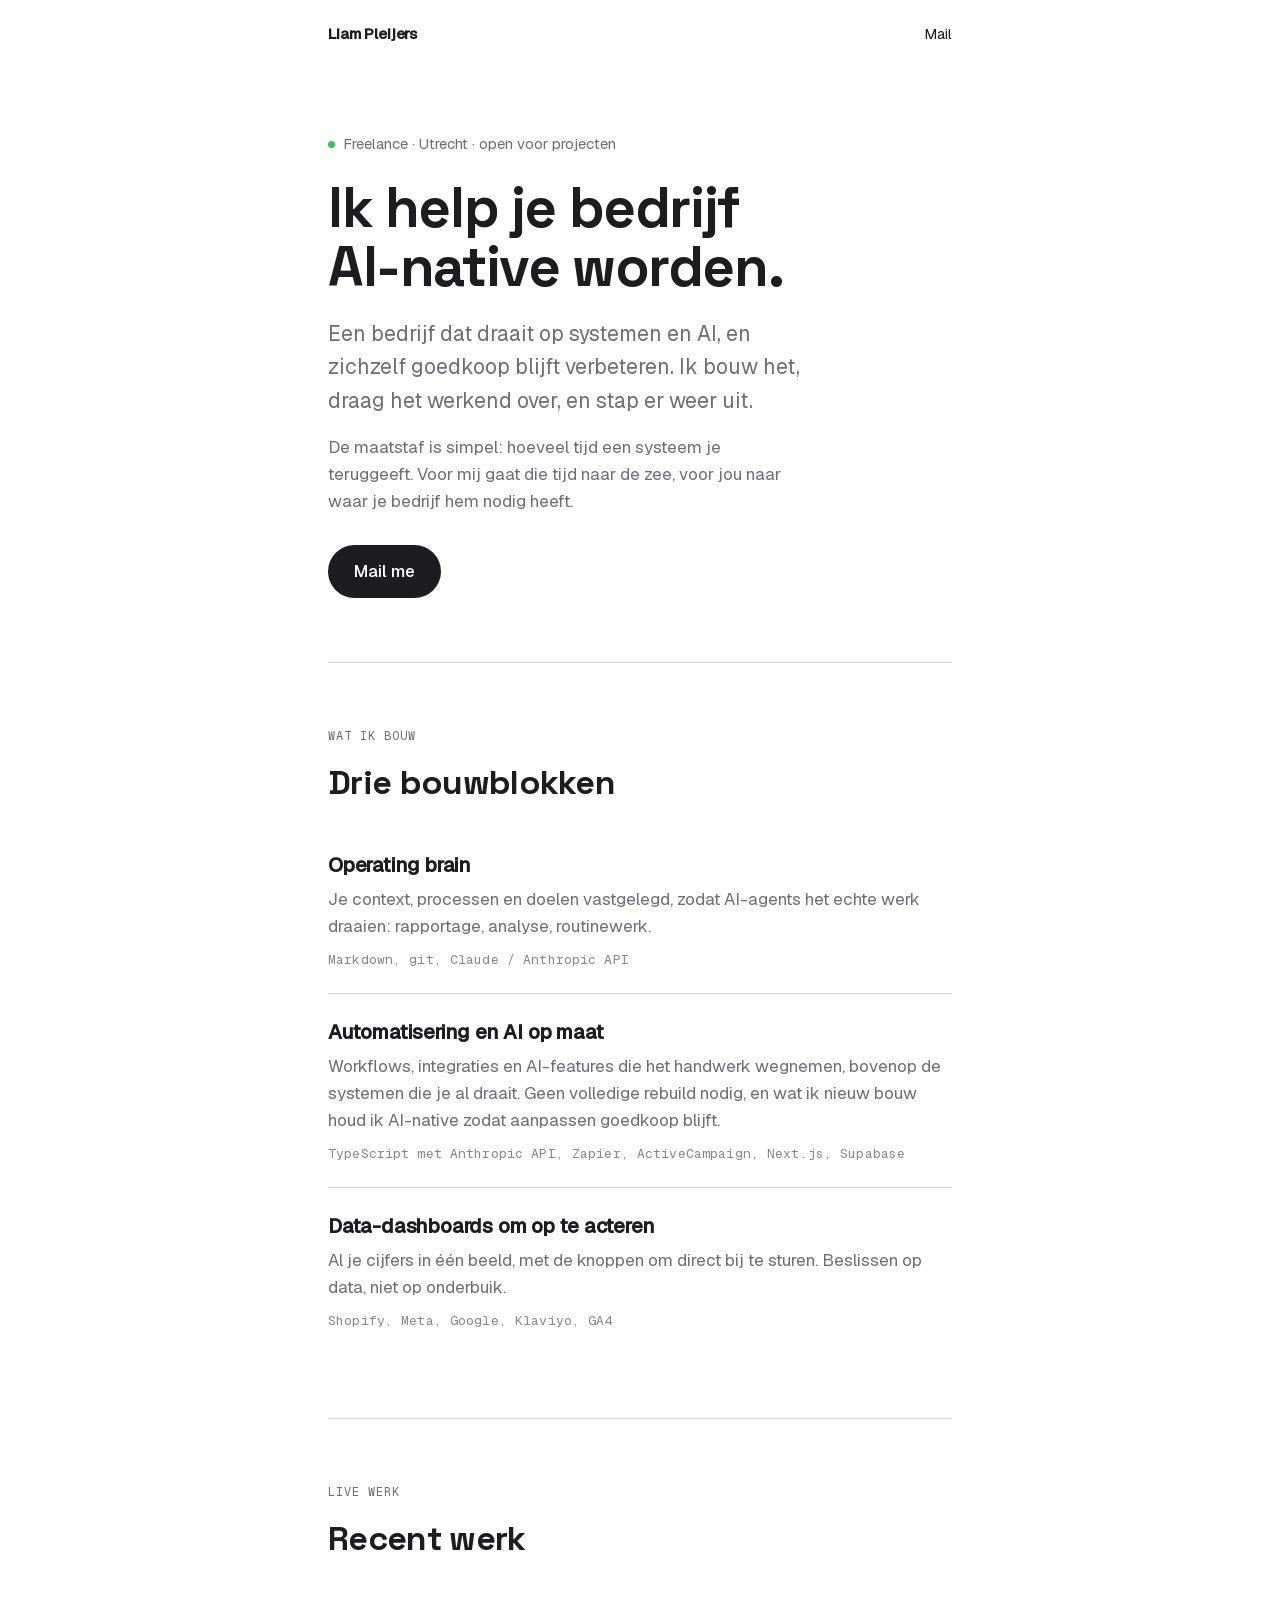
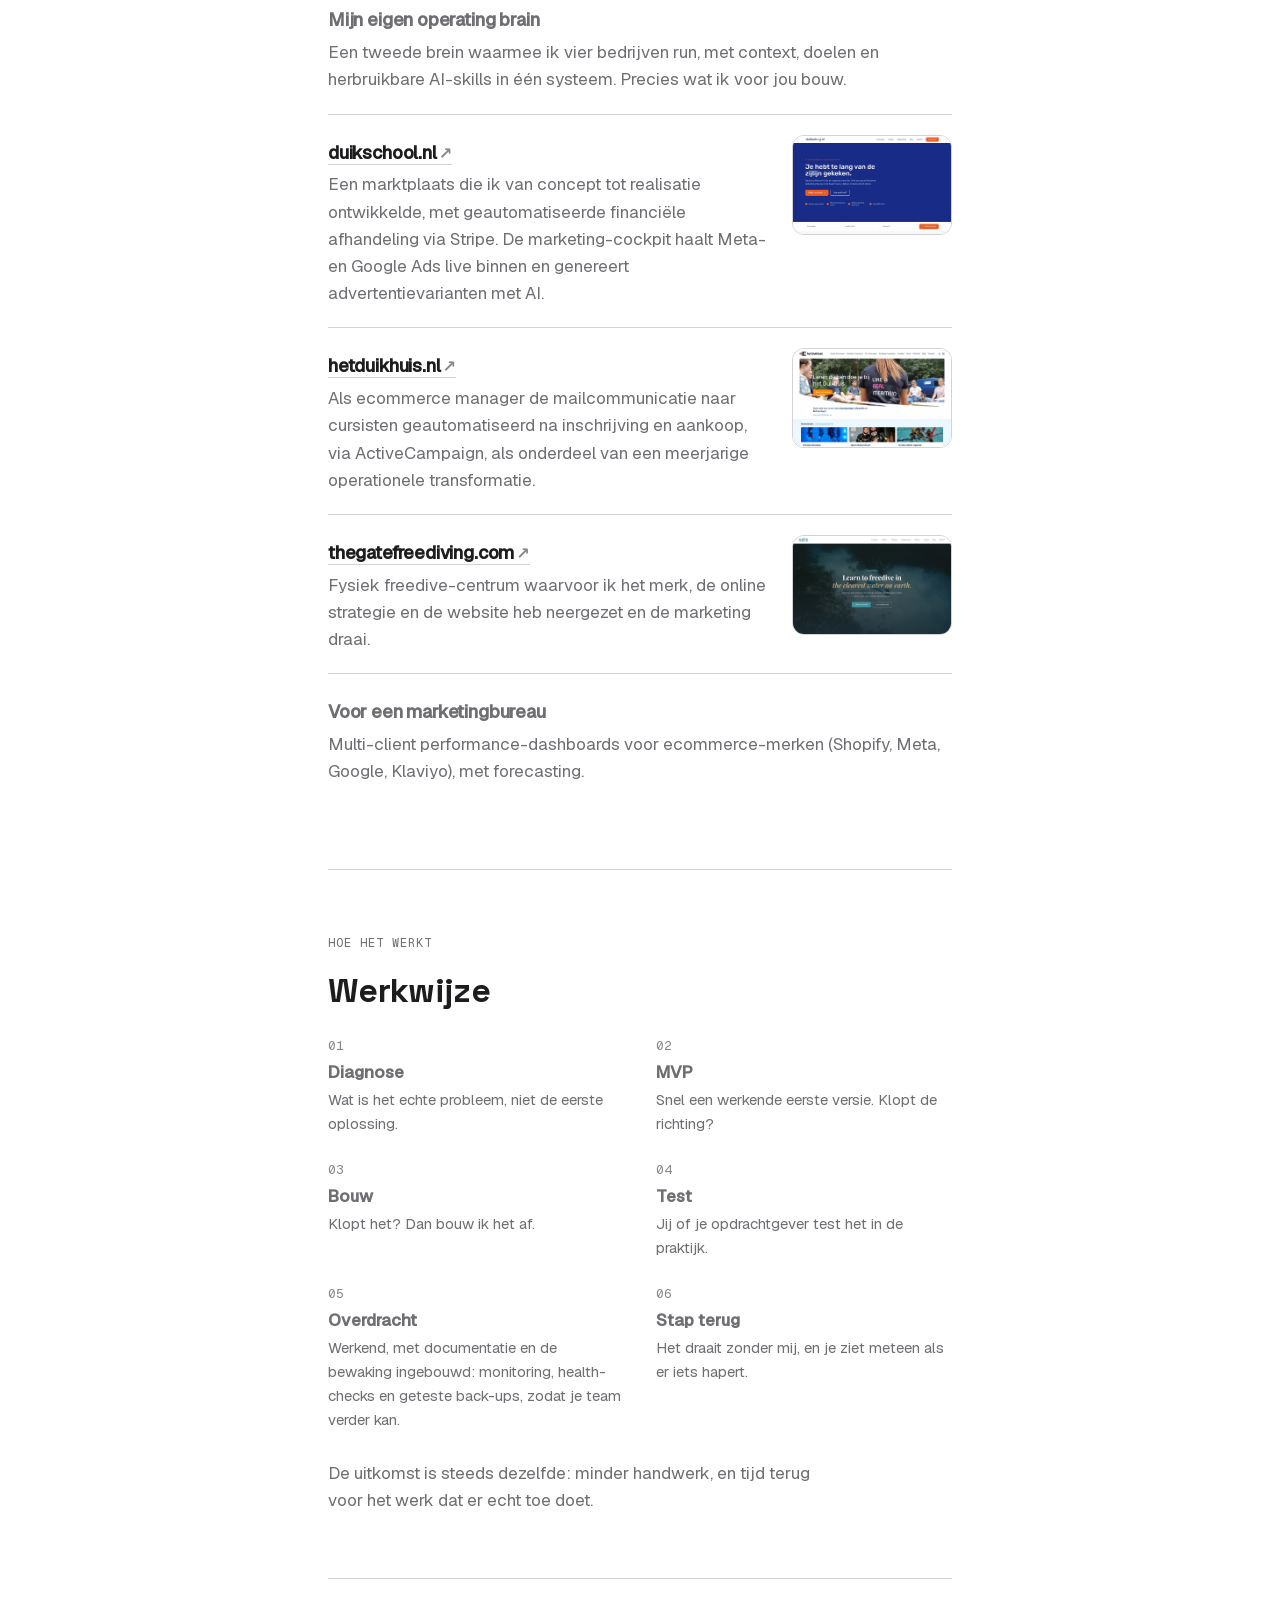
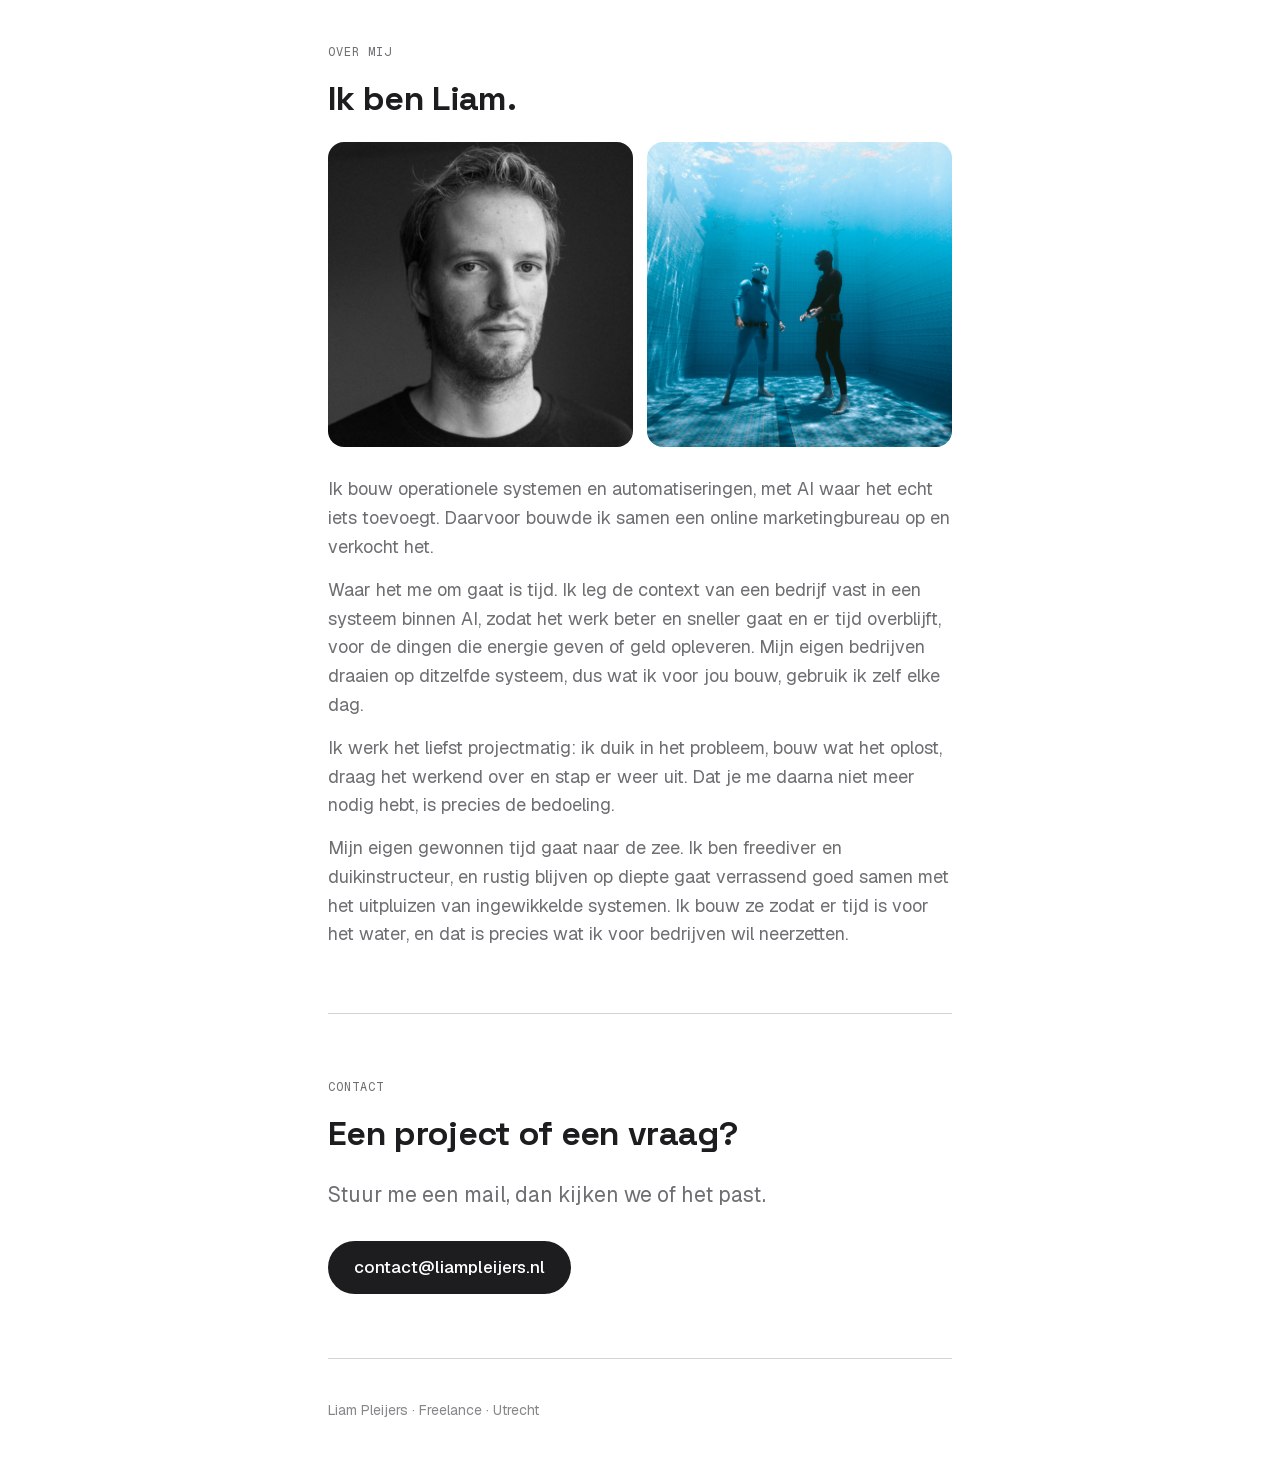
==== commit 69e438fb: "Persoonlijke laag: tijd-terug-ruggengraat (hero-maatstafzin, werkwijze-afsluiting, over-mij met waar" ====
--- a/index.html
+++ b/index.html
@@ -28,6 +28,7 @@
         <p class="status"><span class="dot" aria-hidden="true"></span>Freelance &middot; Utrecht &middot; open voor projecten</p>
         <h1>Ik help je bedrijf AI-native worden.</h1>
         <p class="sub">Een bedrijf dat draait op systemen en AI, en zichzelf goedkoop blijft verbeteren. Ik bouw het, draag het werkend over, en stap er weer uit.</p>
+        <p class="hero-note">De maatstaf is simpel: hoeveel tijd een systeem je teruggeeft. Voor mij gaat die tijd naar de zee, voor jou naar waar je bedrijf hem nodig heeft.</p>
         <a class="btn" href="mailto:contact@liampleijers.nl">Mail me</a>
       </section>
 
@@ -111,6 +112,7 @@
           <div class="step" data-reveal><p class="n">05</p><p class="s">Overdracht</p><p>Werkend, met documentatie en de bewaking ingebouwd: monitoring, health-checks en geteste back-ups, zodat je team verder kan.</p></div>
           <div class="step" data-reveal><p class="n">06</p><p class="s">Stap terug</p><p>Het draait zonder mij, en je ziet meteen als er iets hapert.</p></div>
         </div>
+        <p class="work-note" data-reveal>De uitkomst is steeds dezelfde: minder handwerk, en tijd terug voor het werk dat er echt toe doet.</p>
       </section>
 
       <!-- Over mij -->
@@ -124,8 +126,9 @@
           </div>
           <div class="bio">
             <p>Ik bouw operationele systemen en automatiseringen, met AI waar het echt iets toevoegt. Daarvoor bouwde ik samen een online marketingbureau op en verkocht het.</p>
-            <p>Sindsdien werk ik zelfstandig, het liefst projectmatig: ik duik in het probleem, bouw wat het oplost, draag het werkend over en stap er weer uit. Dat je me daarna niet meer nodig hebt, is precies de bedoeling.</p>
-            <p>Buiten werk ben ik freediver en duikinstructeur, en een deel van wat ik bouw, bouw ik voor de duikwereld.</p>
+            <p>Waar het me om gaat is tijd. Ik leg de context van een bedrijf vast in een systeem binnen AI, zodat het werk beter en sneller gaat en er tijd overblijft, voor de dingen die energie geven of geld opleveren. Mijn eigen bedrijven draaien op ditzelfde systeem, dus wat ik voor jou bouw, gebruik ik zelf elke dag.</p>
+            <p>Ik werk het liefst projectmatig: ik duik in het probleem, bouw wat het oplost, draag het werkend over en stap er weer uit. Dat je me daarna niet meer nodig hebt, is precies de bedoeling.</p>
+            <p>Mijn eigen gewonnen tijd gaat naar de zee. Ik ben freediver en duikinstructeur, en rustig blijven op diepte gaat verrassend goed samen met het uitpluizen van ingewikkelde systemen. Ik bouw ze zodat er tijd is voor het water, en dat is precies wat ik voor bedrijven wil neerzetten.</p>
           </div>
         </div>
       </section>
--- a/styles.css
+++ b/styles.css
@@ -101,6 +101,13 @@
 }
 
 .sub { font-size: 21px; color: var(--muted); max-width: 36ch; margin-bottom: 30px; }
+
+/* hero support line (tijd terug + subtiele sea-hint) */
+.hero .sub { margin-bottom: 16px; }
+.hero-note { font-size: 17px; color: var(--muted); max-width: 42ch; margin-bottom: 30px; }
+
+/* werkwijze afsluiting */
+.work-note { font-size: 17px; color: var(--muted); max-width: 44ch; margin-top: 28px; }
 
 /* status pill line */
 .status { font-size: 15px; color: var(--muted); margin-bottom: 22px; }
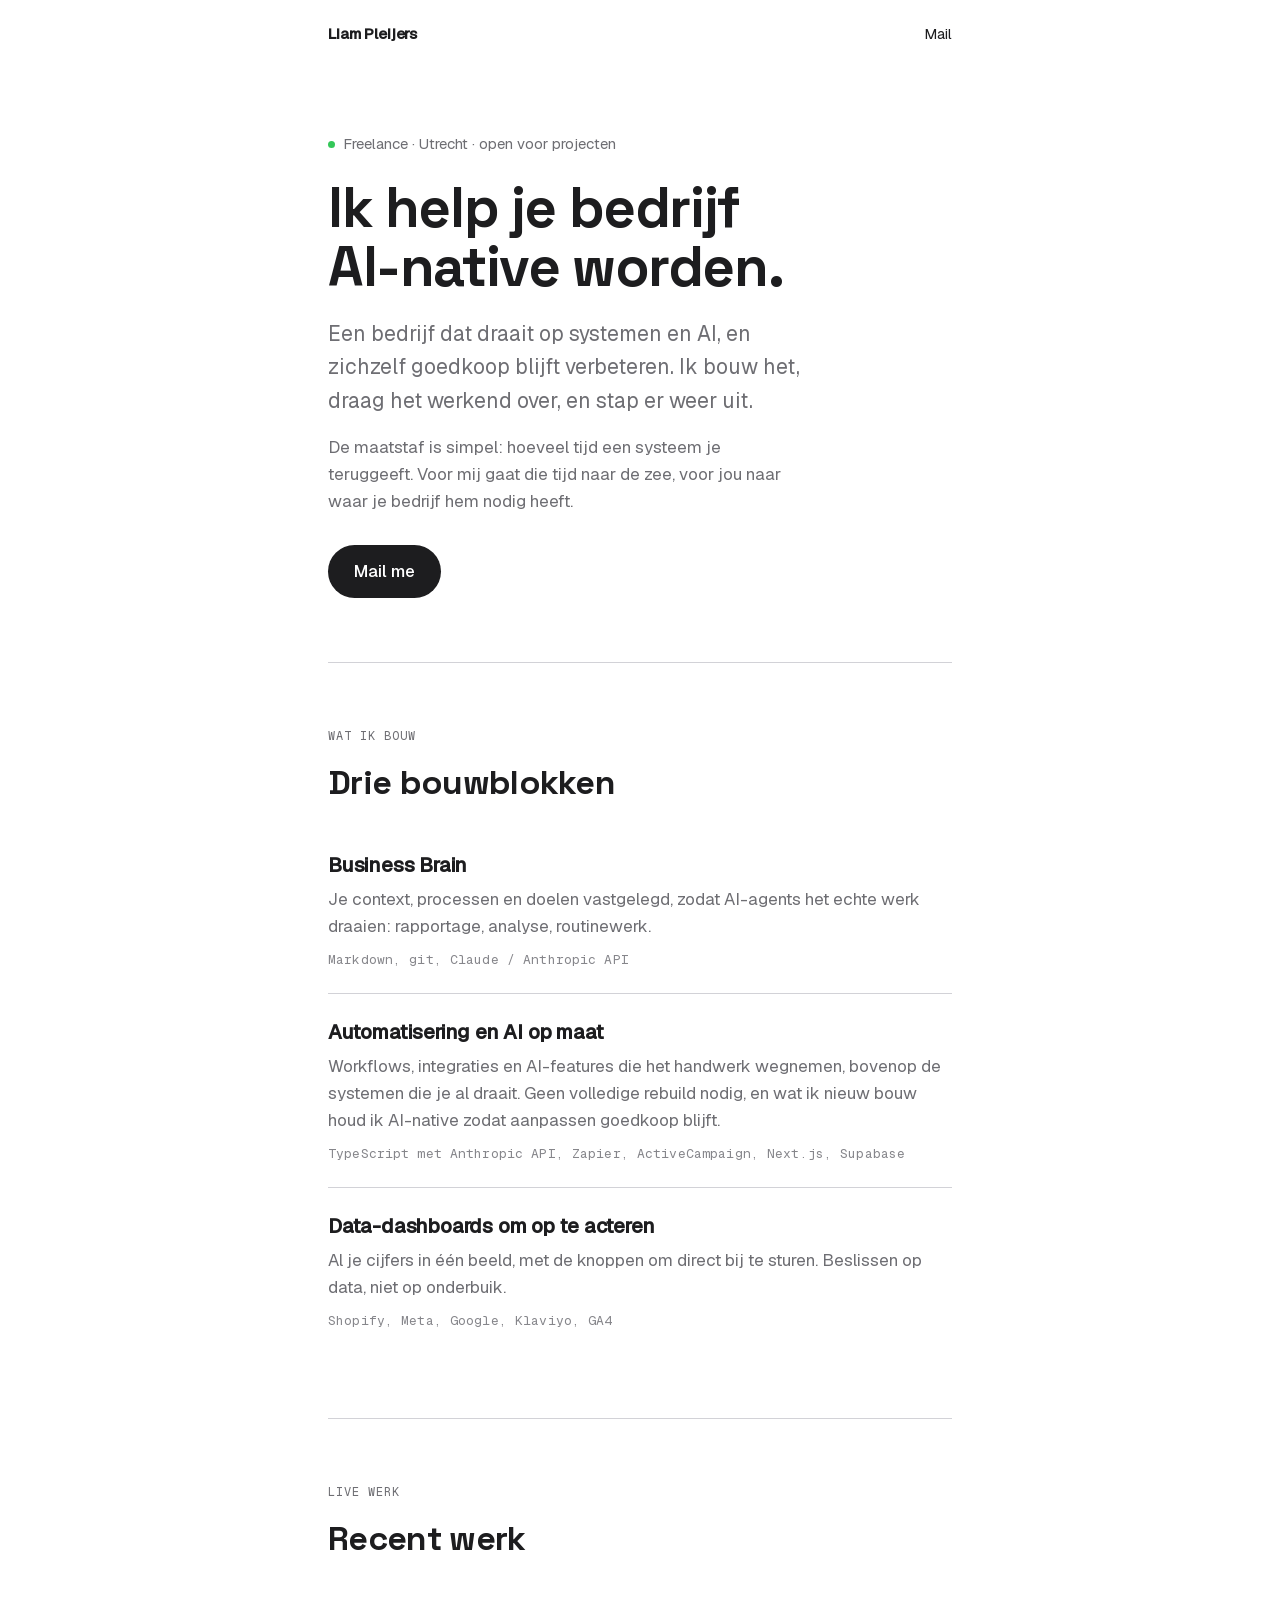
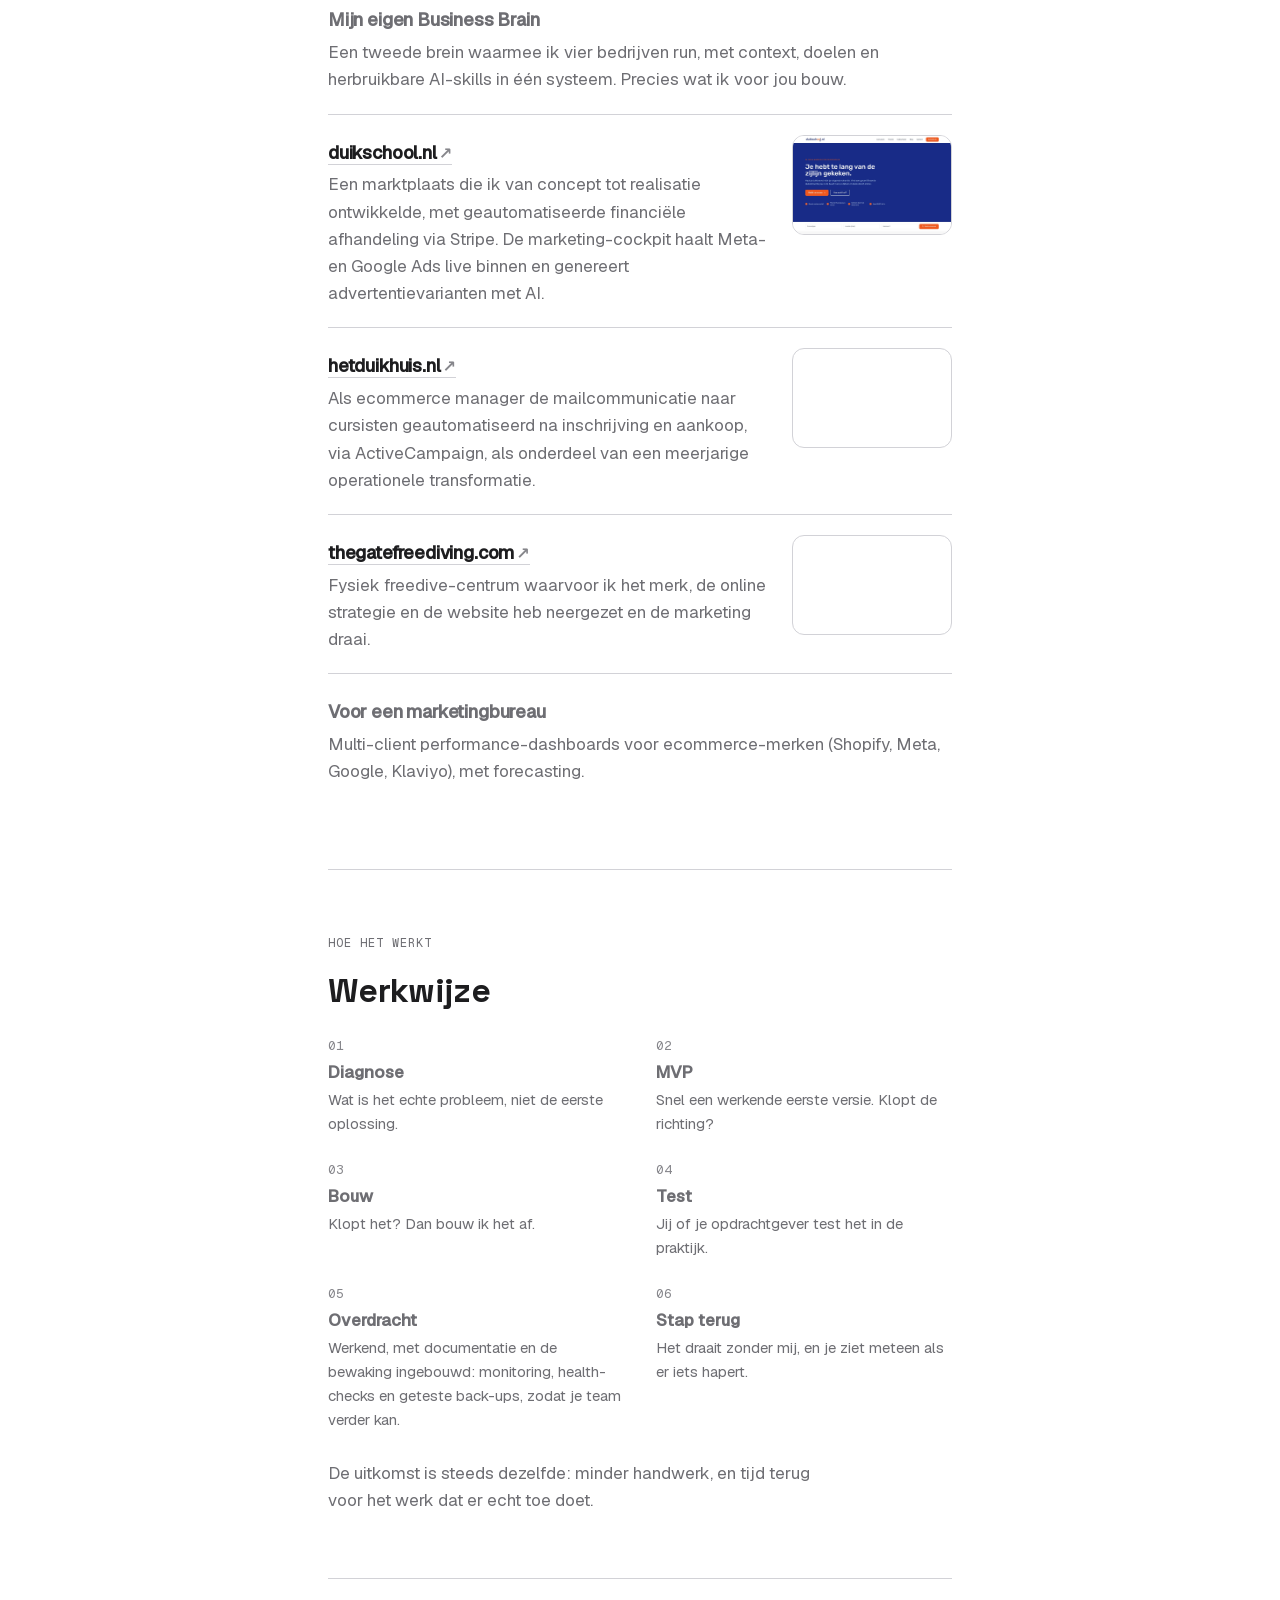
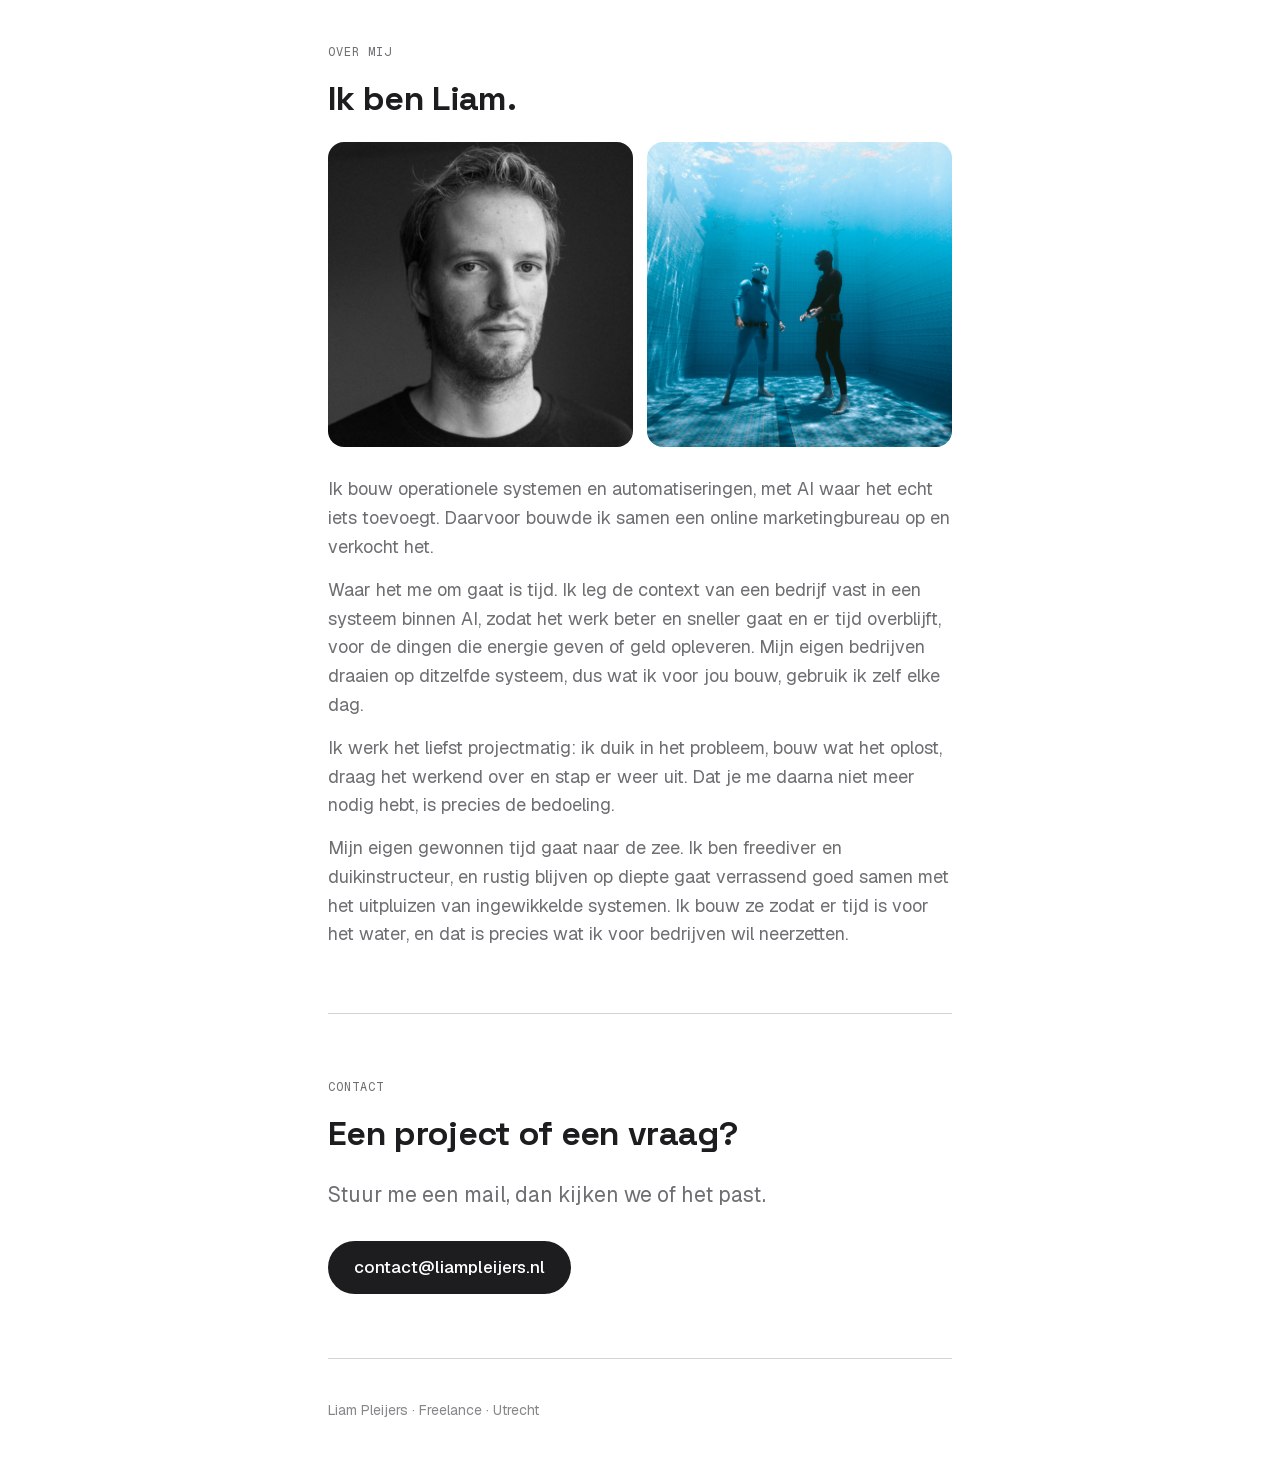
==== commit b58ccad0: "Naam: operating brain → Business Brain Co-Authored-By: Claude Opus 5.5 <noreply@anthropic.com>" ====
--- a/index.html
+++ b/index.html
@@ -38,7 +38,7 @@
         <h2 id="bouwblokken-kop">Drie bouwblokken</h2>
 
         <div class="block" data-reveal>
-          <h3>Operating brain</h3>
+          <h3>Business Brain</h3>
           <p>Je context, processen en doelen vastgelegd, zodat AI-agents het echte werk draaien: rapportage, analyse, routinewerk.</p>
           <p class="tools">Markdown, git, Claude / Anthropic API</p>
         </div>
@@ -61,7 +61,7 @@
 
         <div class="case" data-reveal>
           <div class="case__body">
-            <p class="t">Mijn eigen operating brain</p>
+            <p class="t">Mijn eigen Business Brain</p>
             <p>Een tweede brein waarmee ik vier bedrijven run, met context, doelen en herbruikbare AI-skills in één systeem. Precies wat ik voor jou bouw.</p>
           </div>
         </div>
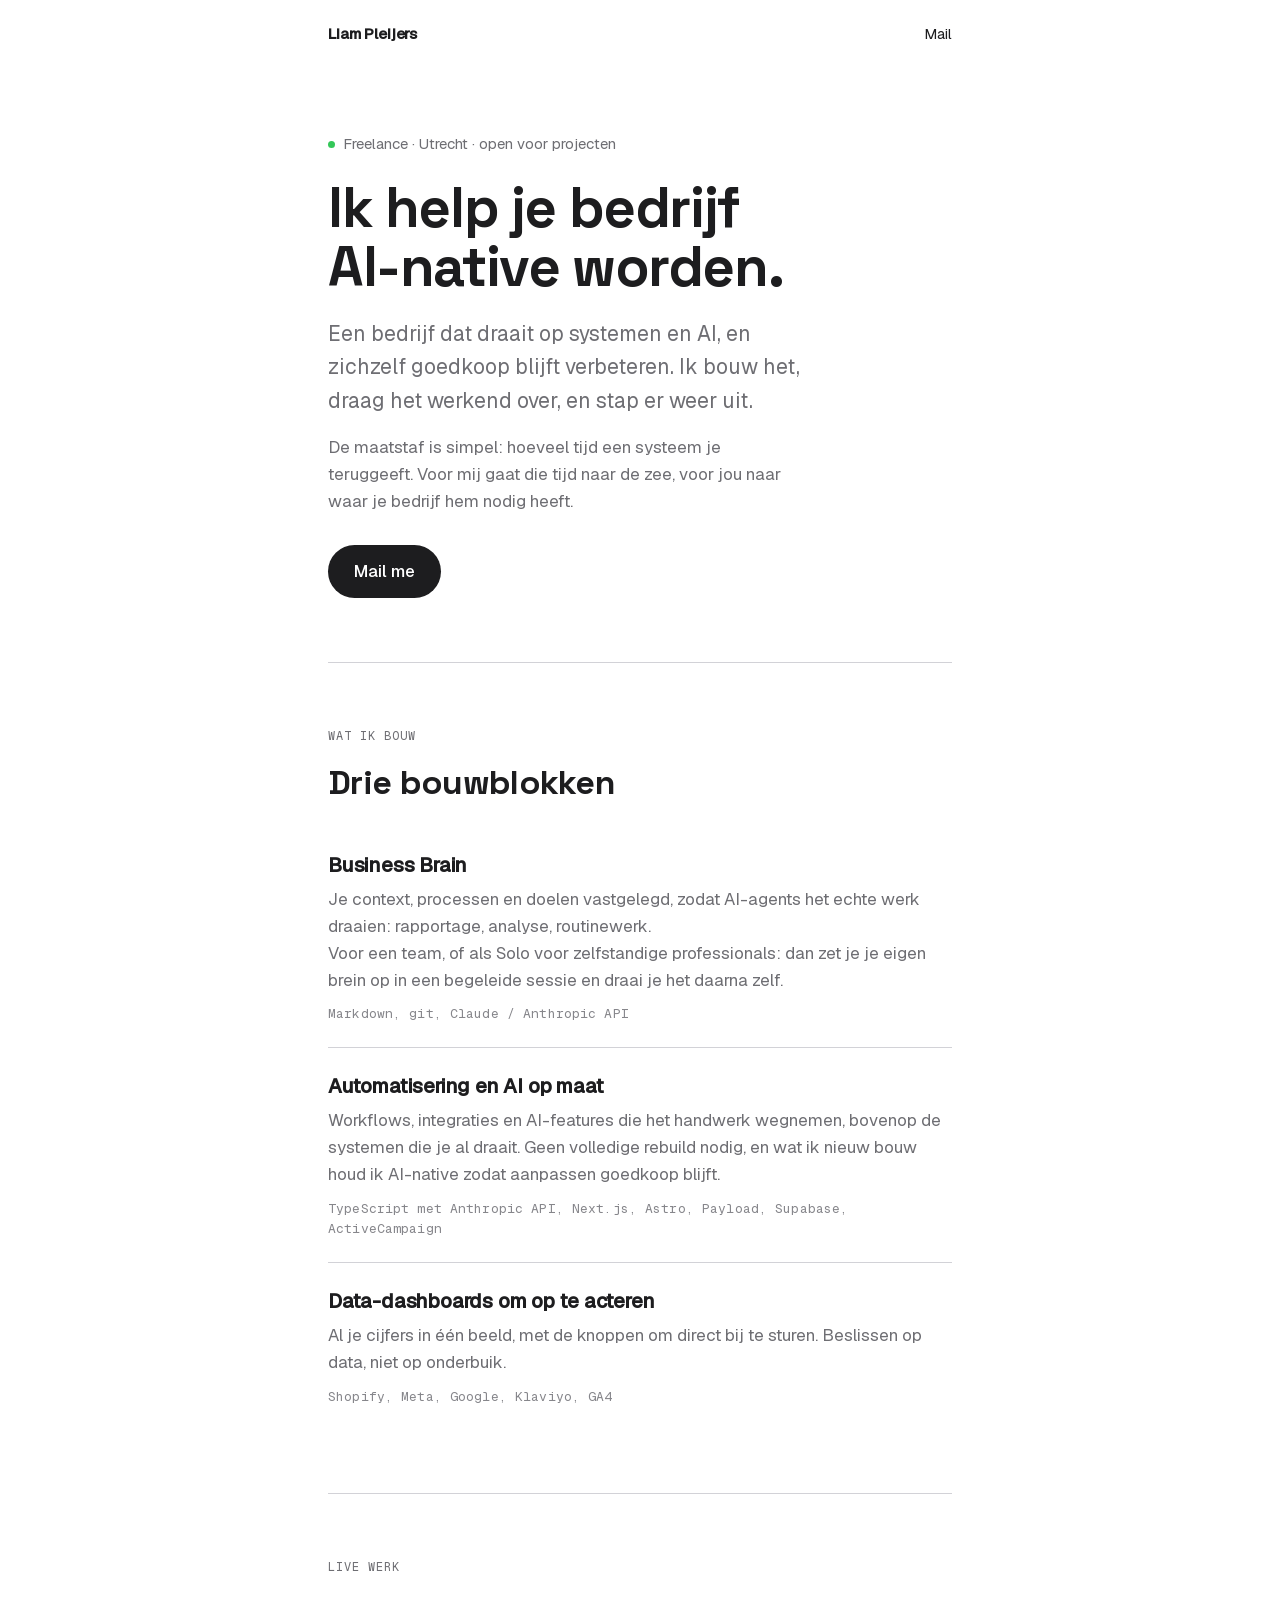
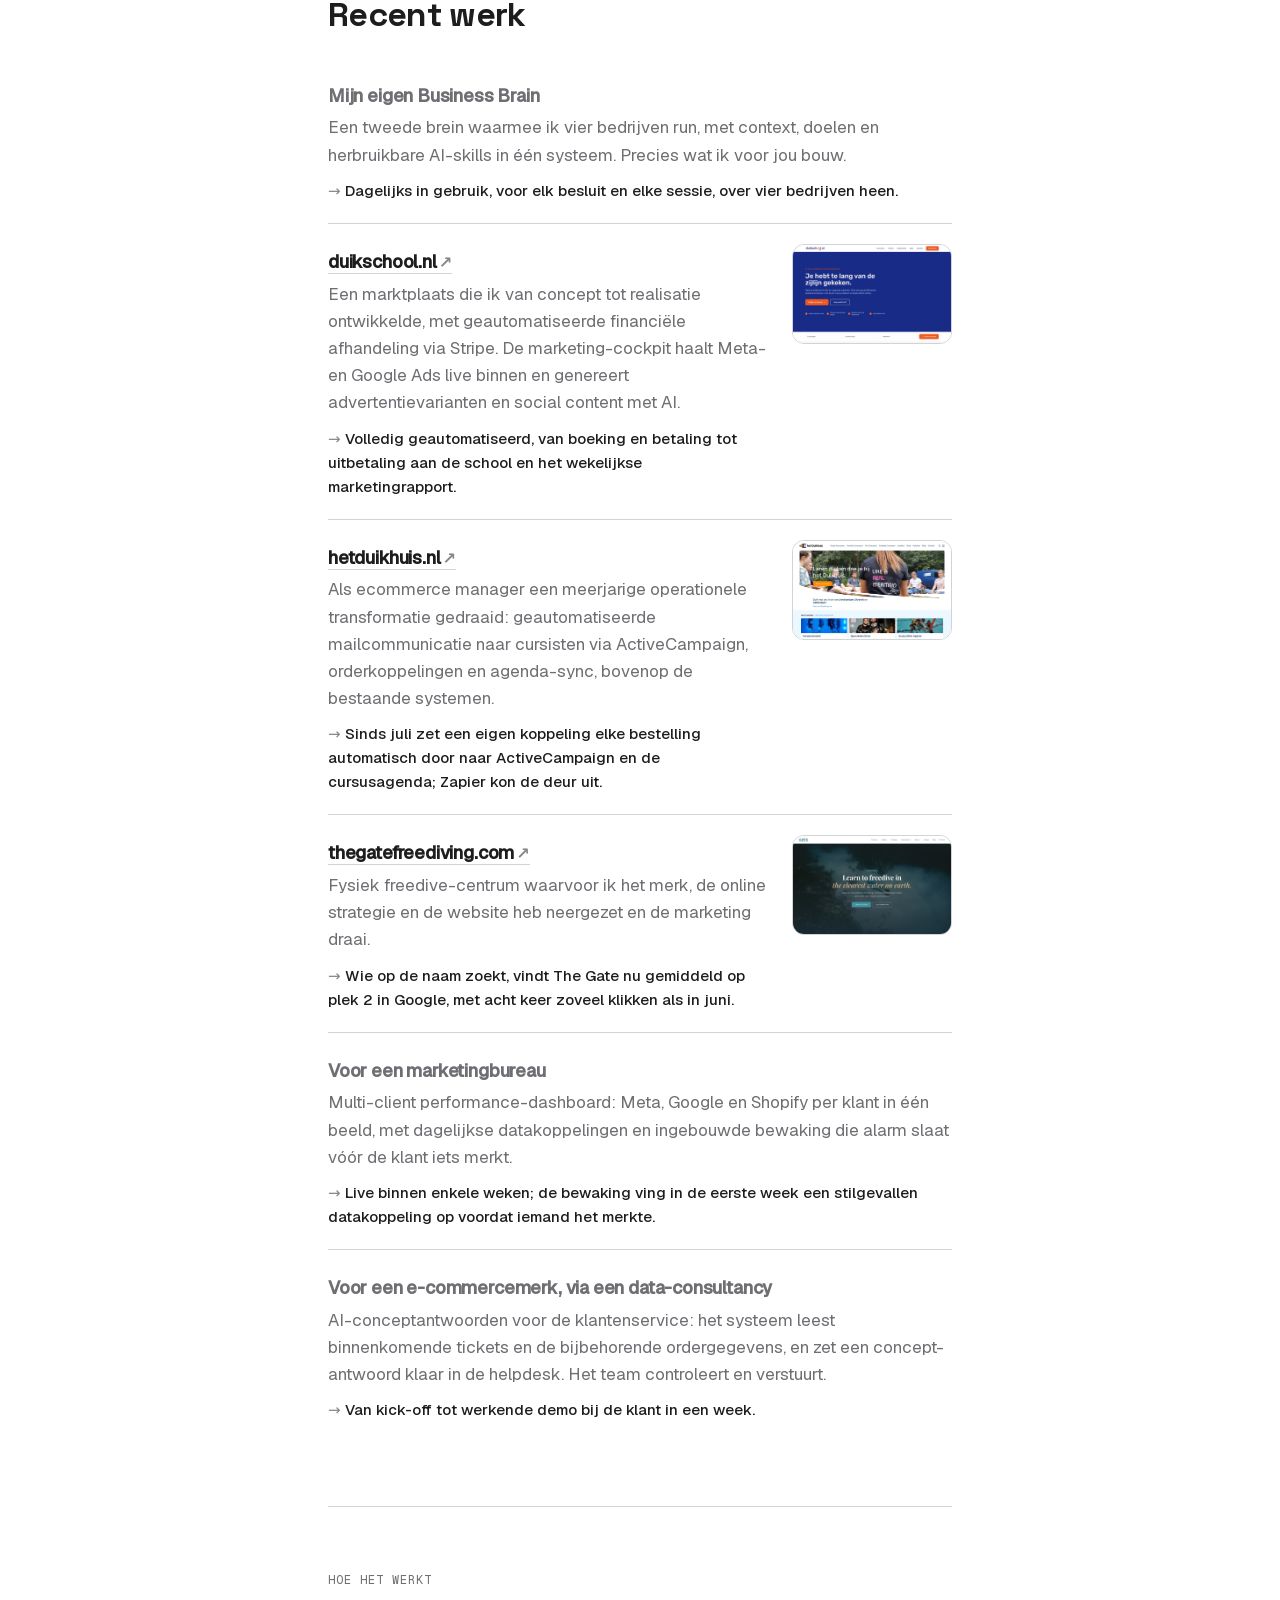
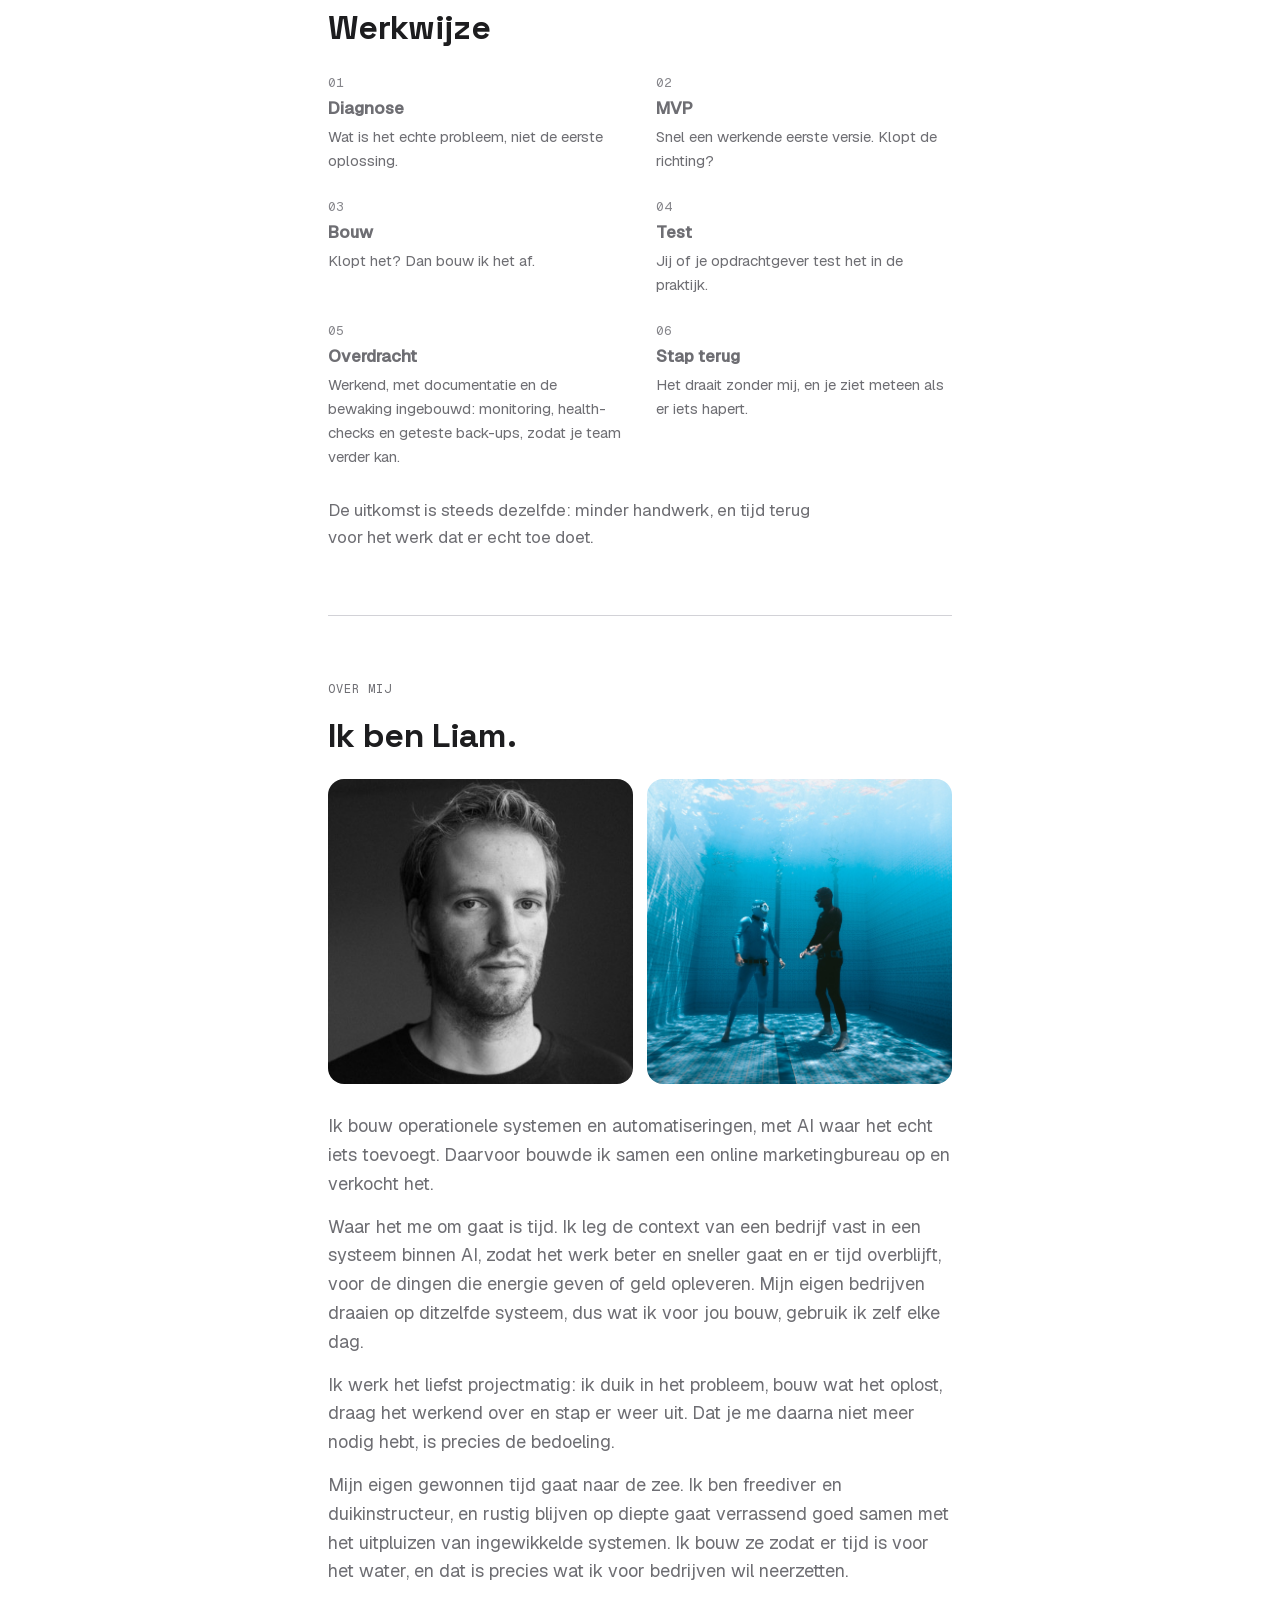
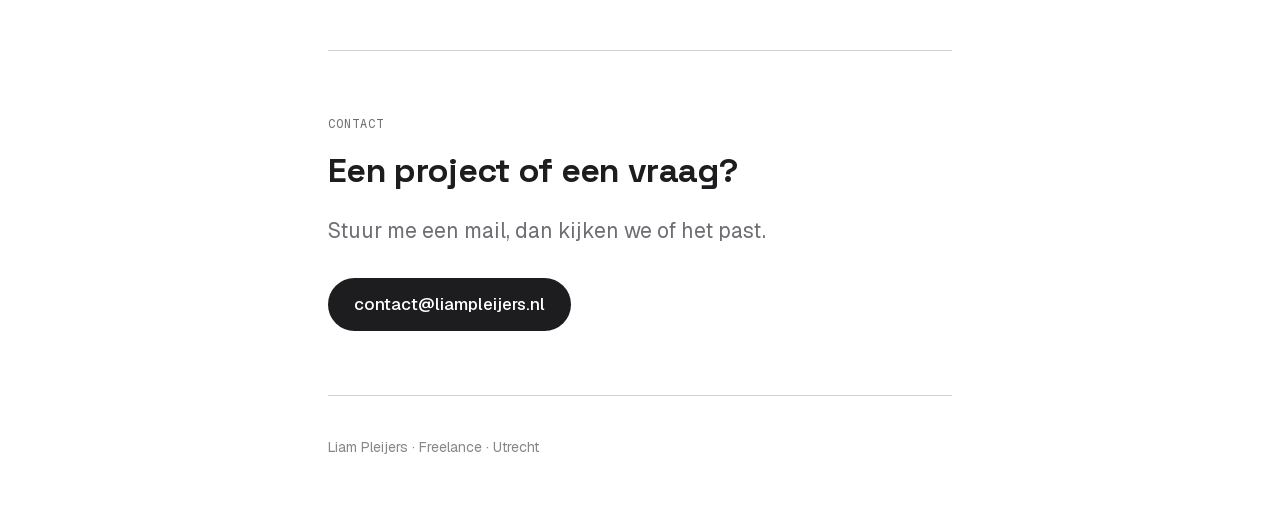
==== commit fc01aa4d: "Bewijs aangedikt: resultaatregels per case, CS-case, Duikhuis-sync, The Gate-merkpositie, Solo, stac" ====
--- a/index.html
+++ b/index.html
@@ -40,12 +40,13 @@
         <div class="block" data-reveal>
           <h3>Business Brain</h3>
           <p>Je context, processen en doelen vastgelegd, zodat AI-agents het echte werk draaien: rapportage, analyse, routinewerk.</p>
+          <p>Voor een team, of als Solo voor zelfstandige professionals: dan zet je je eigen brein op in een begeleide sessie en draai je het daarna zelf.</p>
           <p class="tools">Markdown, git, Claude / Anthropic API</p>
         </div>
         <div class="block" data-reveal>
           <h3>Automatisering en AI op maat</h3>
           <p>Workflows, integraties en AI-features die het handwerk wegnemen, bovenop de systemen die je al draait. Geen volledige rebuild nodig, en wat ik nieuw bouw houd ik AI-native zodat aanpassen goedkoop blijft.</p>
-          <p class="tools">TypeScript met Anthropic API, Zapier, ActiveCampaign, Next.js, Supabase</p>
+          <p class="tools">TypeScript met Anthropic API, Next.js, Astro, Payload, Supabase, ActiveCampaign</p>
         </div>
         <div class="block" data-reveal>
           <h3>Data-dashboards om op te acteren</h3>
@@ -63,12 +64,23 @@
           <div class="case__body">
             <p class="t">Mijn eigen Business Brain</p>
             <p>Een tweede brein waarmee ik vier bedrijven run, met context, doelen en herbruikbare AI-skills in één systeem. Precies wat ik voor jou bouw.</p>
-          </div>
+            <p class="result">Dagelijks in gebruik, voor elk besluit en elke sessie, over vier bedrijven heen.</p>
+          </div>
+          <!-- TOEVOEGEN (Liam): screenshot van het brein-dashboard als assets/screens/brain.jpg,
+               dan dit blok uncommenten:
+          <div class="case__shot">
+            <img src="assets/screens/brain.jpg" alt="Screenshot van het Business Brain-dashboard met doelen en status per bedrijf" loading="lazy" decoding="async" width="1440" height="900">
+          </div>
+          -->
         </div>
         <div class="case" data-reveal>
           <div class="case__body">
             <p class="t"><a href="https://www.duikschool.nl/" target="_blank" rel="noopener">duikschool.nl<span class="ext" aria-hidden="true">&#8599;</span></a></p>
-            <p>Een marktplaats die ik van concept tot realisatie ontwikkelde, met geautomatiseerde financiële afhandeling via Stripe. De marketing-cockpit haalt Meta- en Google Ads live binnen en genereert advertentievarianten met AI.</p>
+            <p>Een marktplaats die ik van concept tot realisatie ontwikkelde, met geautomatiseerde financiële afhandeling via Stripe. De marketing-cockpit haalt Meta- en Google Ads live binnen en genereert advertentievarianten en social content met AI.</p>
+            <p class="result">Volledig geautomatiseerd, van boeking en betaling tot uitbetaling aan de school en het wekelijkse marketingrapport.</p>
+            <!-- TOEVOEGEN (Liam, optioneel): Loom-demo van de cockpit (~3 min), dan uncommenten en URL invullen:
+            <p class="demo"><a href="LOOM_URL_COCKPIT" target="_blank" rel="noopener">Bekijk de cockpit-demo (3 min)</a></p>
+            -->
           </div>
           <div class="case__shot">
             <img src="assets/screens/duikschool.jpg" alt="Screenshot van de homepage van duikschool.nl" loading="lazy" decoding="async" width="1440" height="900">
@@ -77,7 +89,11 @@
         <div class="case" data-reveal>
           <div class="case__body">
             <p class="t"><a href="https://www.hetduikhuis.nl/" target="_blank" rel="noopener">hetduikhuis.nl<span class="ext" aria-hidden="true">&#8599;</span></a></p>
-            <p>Als ecommerce manager de mailcommunicatie naar cursisten geautomatiseerd na inschrijving en aankoop, via ActiveCampaign, als onderdeel van een meerjarige operationele transformatie.</p>
+            <p>Als ecommerce manager een meerjarige operationele transformatie gedraaid: geautomatiseerde mailcommunicatie naar cursisten via ActiveCampaign, orderkoppelingen en agenda-sync, bovenop de bestaande systemen.</p>
+            <p class="result">Sinds juli zet een eigen koppeling elke bestelling automatisch door naar ActiveCampaign en de cursusagenda; Zapier kon de deur uit.</p>
+            <!-- CHECK (Liam): pas publiceren na akkoord van Eric:
+            <p class="result">Omzet verdubbeld in twee jaar.</p>
+            -->
           </div>
           <div class="case__shot">
             <img src="assets/screens/hetduikhuis.jpg" alt="Screenshot van de homepage van hetduikhuis.nl" loading="lazy" decoding="async" width="1440" height="900">
@@ -87,6 +103,8 @@
           <div class="case__body">
             <p class="t"><a href="https://thegatefreediving.com/" target="_blank" rel="noopener">thegatefreediving.com<span class="ext" aria-hidden="true">&#8599;</span></a></p>
             <p>Fysiek freedive-centrum waarvoor ik het merk, de online strategie en de website heb neergezet en de marketing draai.</p>
+            <!-- Bron: Search Console, query "the gate dahab": juni 2026 pos 3,8 / 2 klikken, 29-8 t/m 26-9 pos 2,3 / 16 klikken. -->
+            <p class="result">Wie op de naam zoekt, vindt The Gate nu gemiddeld op plek 2 in Google, met acht keer zoveel klikken als in juni.</p>
           </div>
           <div class="case__shot">
             <img src="assets/screens/thegate.jpg" alt="Screenshot van de homepage van thegatefreediving.com" loading="lazy" decoding="async" width="1440" height="900">
@@ -95,8 +113,28 @@
         <div class="case" data-reveal>
           <div class="case__body">
             <p class="t">Voor een marketingbureau</p>
-            <p>Multi-client performance-dashboards voor ecommerce-merken (Shopify, Meta, Google, Klaviyo), met forecasting.</p>
-          </div>
+            <p>Multi-client performance-dashboard: Meta, Google en Shopify per klant in één beeld, met dagelijkse datakoppelingen en ingebouwde bewaking die alarm slaat vóór de klant iets merkt.</p>
+            <p class="result">Live binnen enkele weken; de bewaking ving in de eerste week een stilgevallen datakoppeling op voordat iemand het merkte.</p>
+          </div>
+          <!-- TOEVOEGEN (Liam): geanonimiseerd screenshot (klantnamen onherkenbaar) als
+               assets/screens/dashboard-bureau.jpg, dan dit blok uncommenten:
+          <div class="case__shot">
+            <img src="assets/screens/dashboard-bureau.jpg" alt="Geanonimiseerd screenshot van een multi-client performance-dashboard" loading="lazy" decoding="async" width="1440" height="900">
+          </div>
+          -->
+        </div>
+        <div class="case" data-reveal>
+          <div class="case__body">
+            <p class="t">Voor een e-commercemerk, via een data-consultancy</p>
+            <p>AI-conceptantwoorden voor de klantenservice: het systeem leest binnenkomende tickets en de bijbehorende ordergegevens, en zet een concept-antwoord klaar in de helpdesk. Het team controleert en verstuurt.</p>
+            <p class="result">Van kick-off tot werkende demo bij de klant in een week.</p>
+          </div>
+          <!-- TOEVOEGEN (Liam): geanonimiseerd screenshot (klantdata onherkenbaar) als
+               assets/screens/cs-drafts.jpg, dan dit blok uncommenten:
+          <div class="case__shot">
+            <img src="assets/screens/cs-drafts.jpg" alt="Geanonimiseerd screenshot van een AI-conceptantwoord in de helpdesk" loading="lazy" decoding="async" width="1440" height="900">
+          </div>
+          -->
         </div>
       </section>
 
--- a/styles.css
+++ b/styles.css
@@ -163,6 +163,11 @@
 .case .t a:hover { border-bottom-color: var(--ink); }
 .case .ext { color: var(--faint); font-size: 0.9em; margin-left: 2px; }
 .case p { color: var(--muted); font-size: 17px; margin-top: 4px; }
+.case .result { color: var(--ink); font-size: 15px; font-weight: 500; margin-top: 10px; }
+.case .result::before { content: "\2192\00a0"; color: var(--faint); }
+.case .demo { margin-top: 6px; }
+.case .demo a { color: var(--ink); font-size: 15px; text-decoration: none; border-bottom: 1px solid var(--line); }
+.case .demo a:hover { border-bottom-color: var(--ink); }
 .case__shot { flex: 0 0 160px; }
 .case__shot img {
   width: 100%;
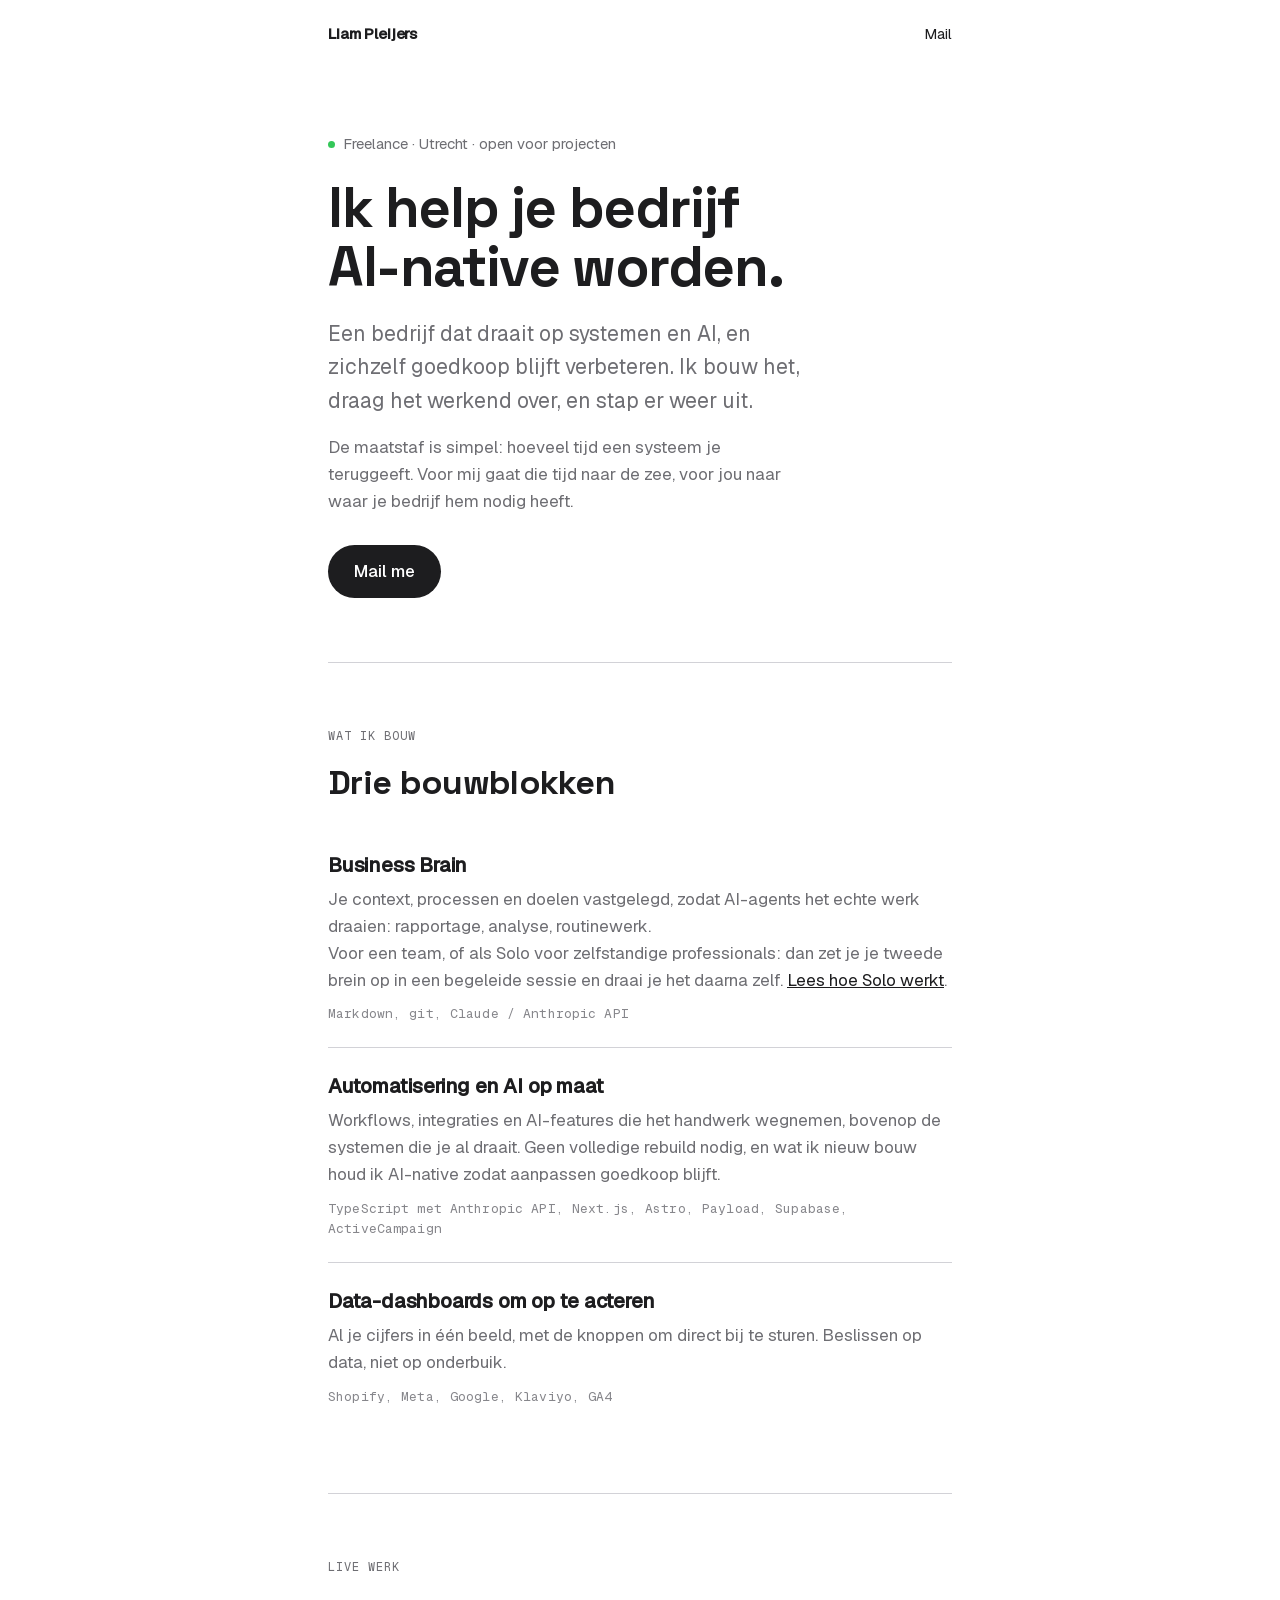
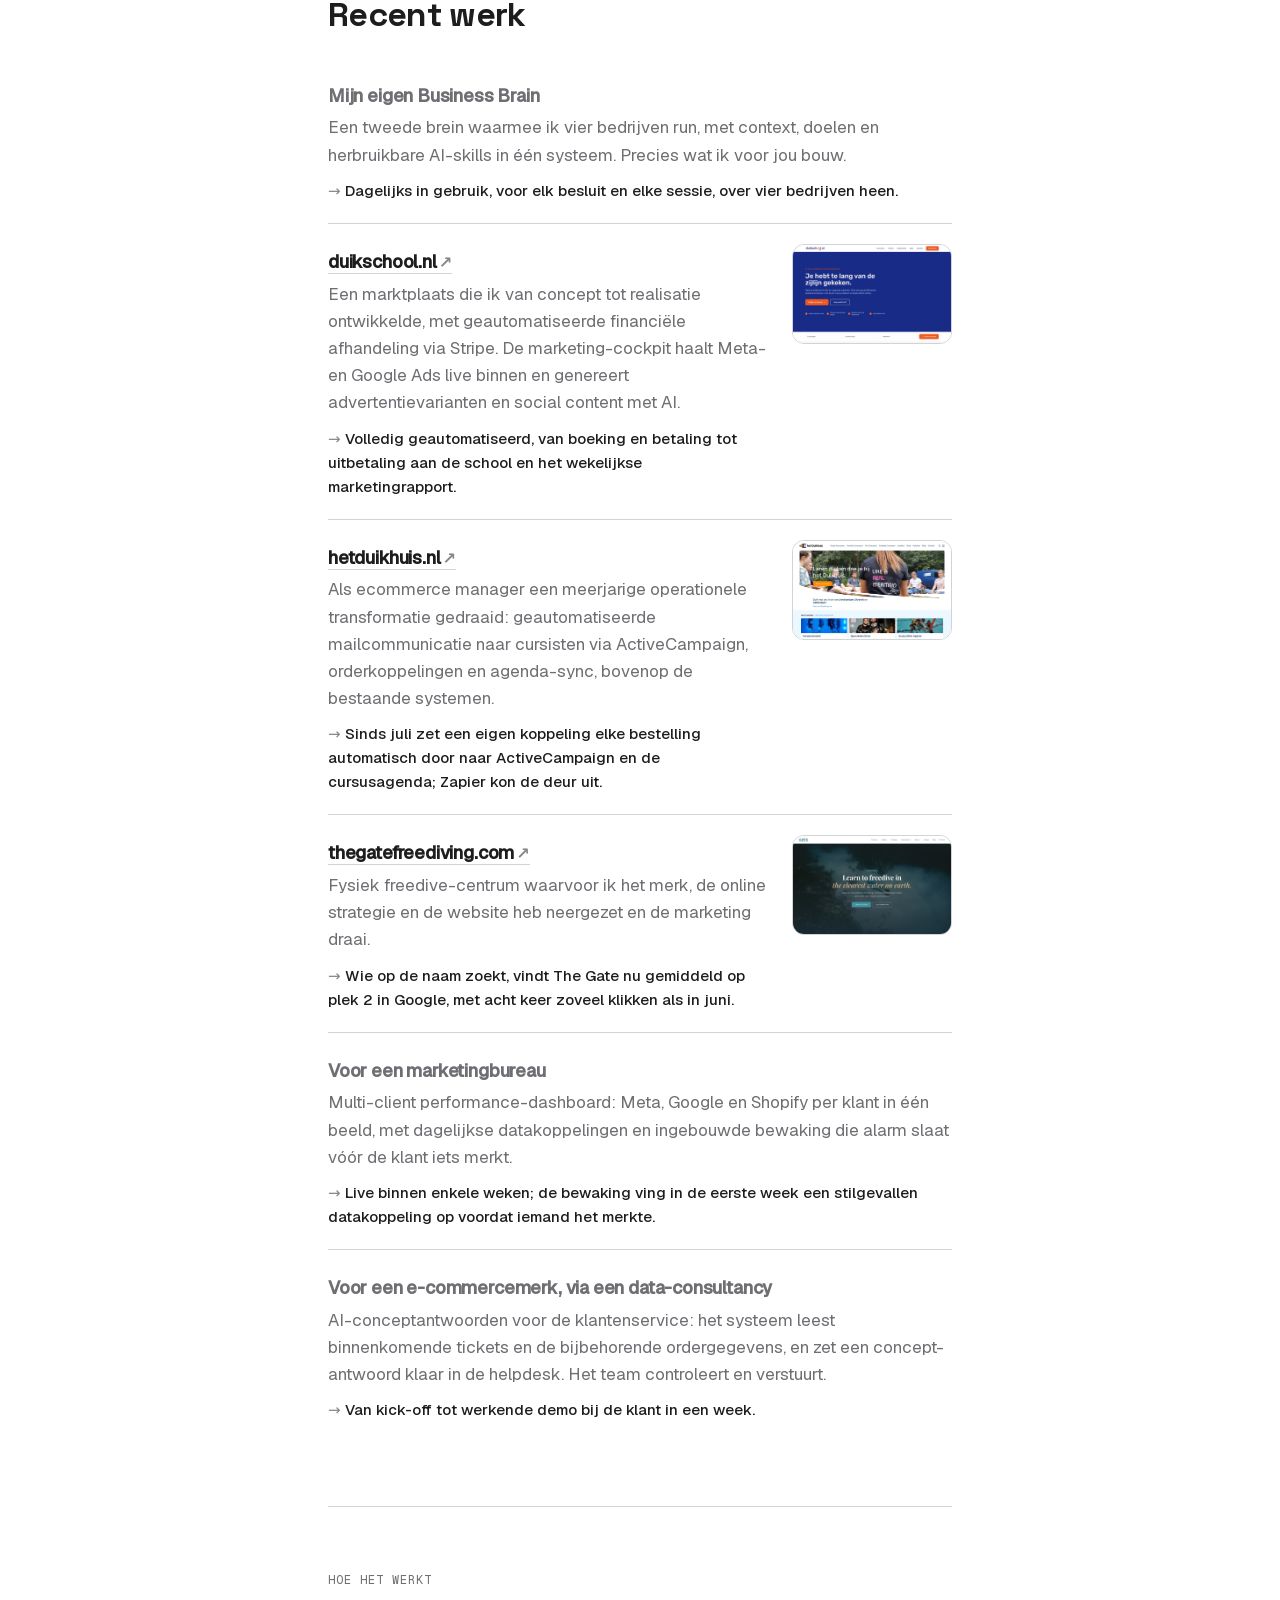
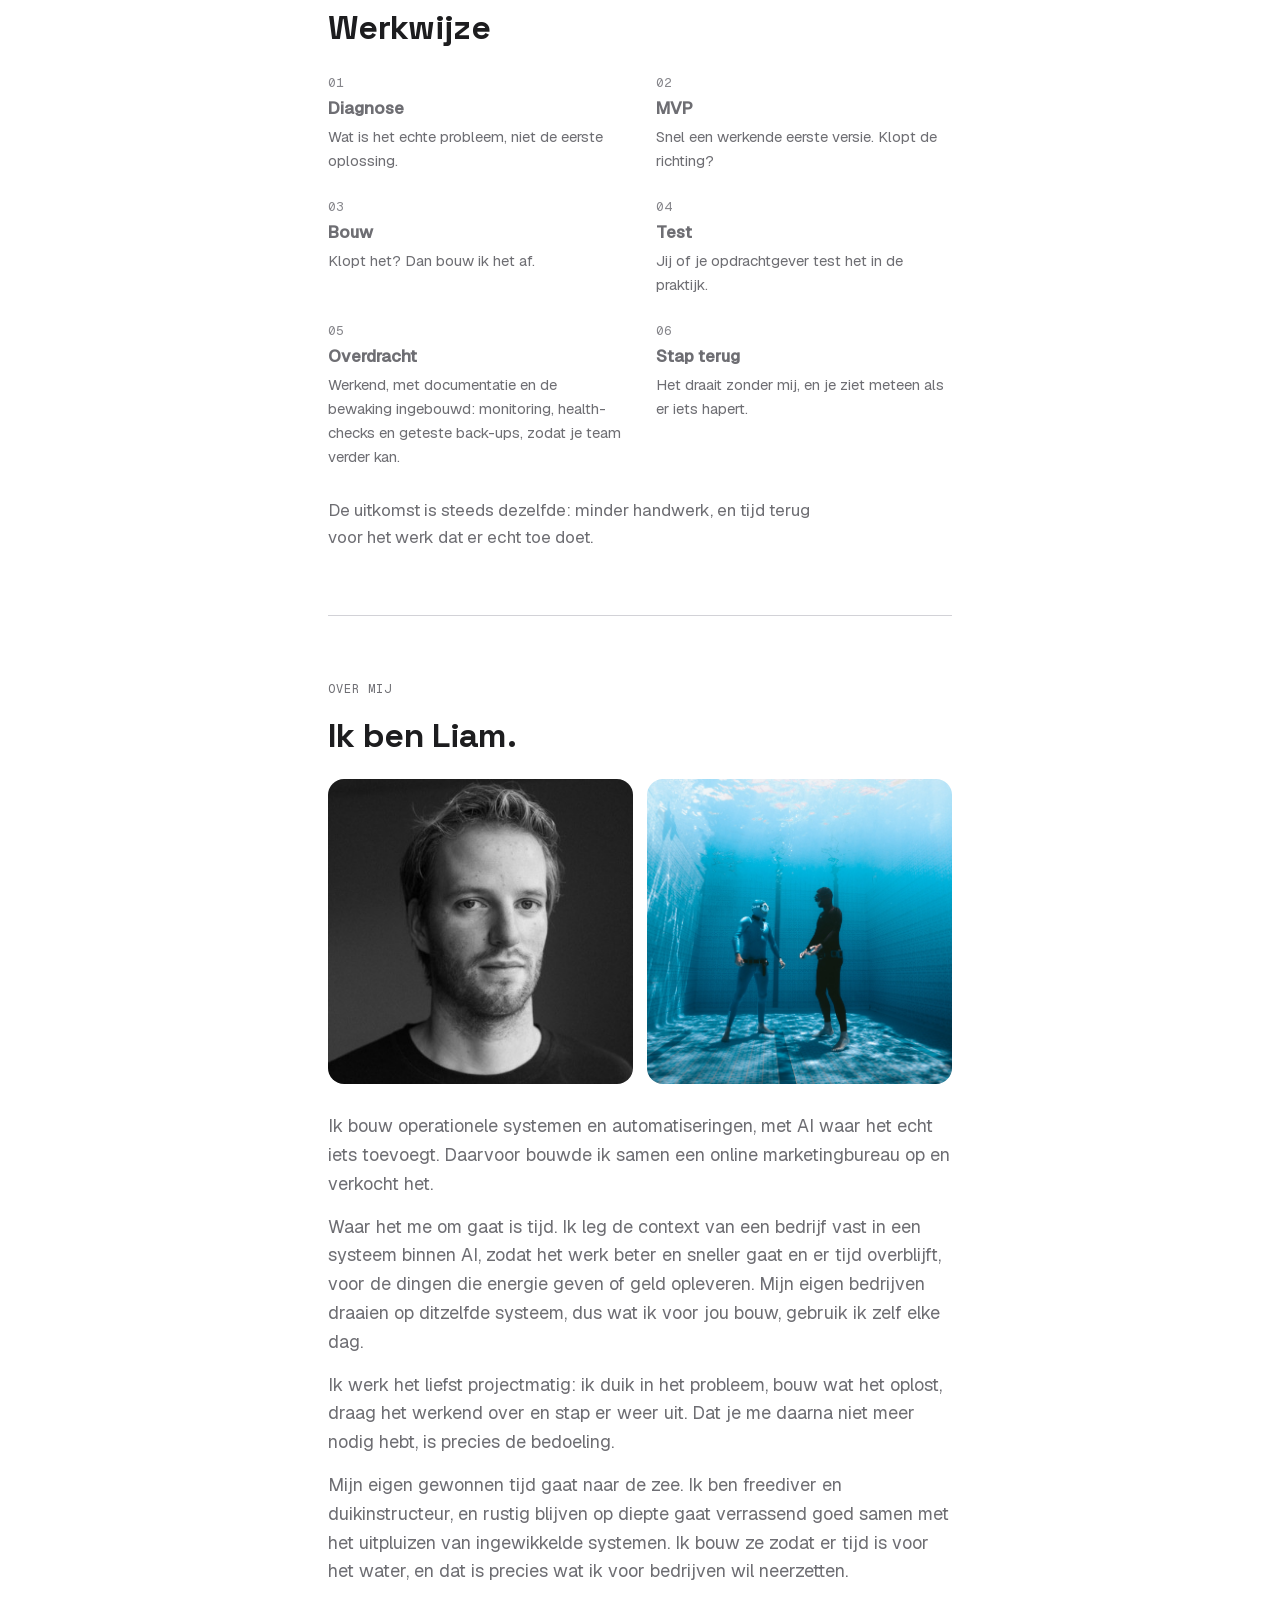
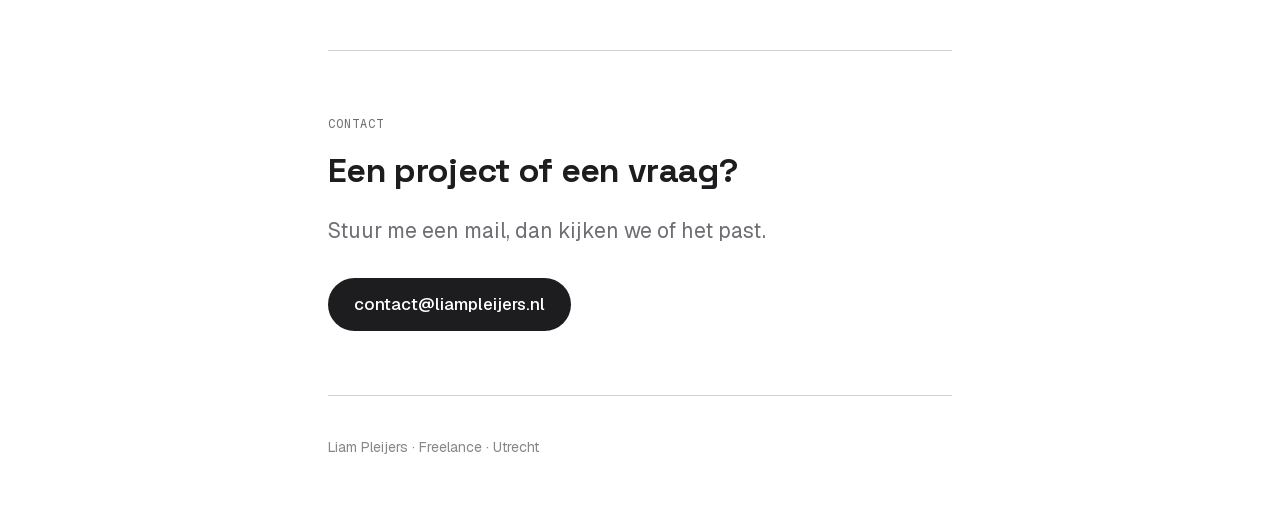
==== commit 307e7807: "Link the Solo Brain page from the Business Brain block Co-Authored-By: Claude Opus 5.5 <noreply@anth" ====
--- a/index.html
+++ b/index.html
@@ -40,7 +40,7 @@
         <div class="block" data-reveal>
           <h3>Business Brain</h3>
           <p>Je context, processen en doelen vastgelegd, zodat AI-agents het echte werk draaien: rapportage, analyse, routinewerk.</p>
-          <p>Voor een team, of als Solo voor zelfstandige professionals: dan zet je je eigen brein op in een begeleide sessie en draai je het daarna zelf.</p>
+          <p>Voor een team, of als Solo voor zelfstandige professionals: dan zet je je tweede brein op in een begeleide sessie en draai je het daarna zelf. <a href="brein/">Lees hoe Solo werkt</a>.</p>
           <p class="tools">Markdown, git, Claude / Anthropic API</p>
         </div>
         <div class="block" data-reveal>
@@ -91,9 +91,6 @@
             <p class="t"><a href="https://www.hetduikhuis.nl/" target="_blank" rel="noopener">hetduikhuis.nl<span class="ext" aria-hidden="true">&#8599;</span></a></p>
             <p>Als ecommerce manager een meerjarige operationele transformatie gedraaid: geautomatiseerde mailcommunicatie naar cursisten via ActiveCampaign, orderkoppelingen en agenda-sync, bovenop de bestaande systemen.</p>
             <p class="result">Sinds juli zet een eigen koppeling elke bestelling automatisch door naar ActiveCampaign en de cursusagenda; Zapier kon de deur uit.</p>
-            <!-- CHECK (Liam): pas publiceren na akkoord van Eric:
-            <p class="result">Omzet verdubbeld in twee jaar.</p>
-            -->
           </div>
           <div class="case__shot">
             <img src="assets/screens/hetduikhuis.jpg" alt="Screenshot van de homepage van hetduikhuis.nl" loading="lazy" decoding="async" width="1440" height="900">
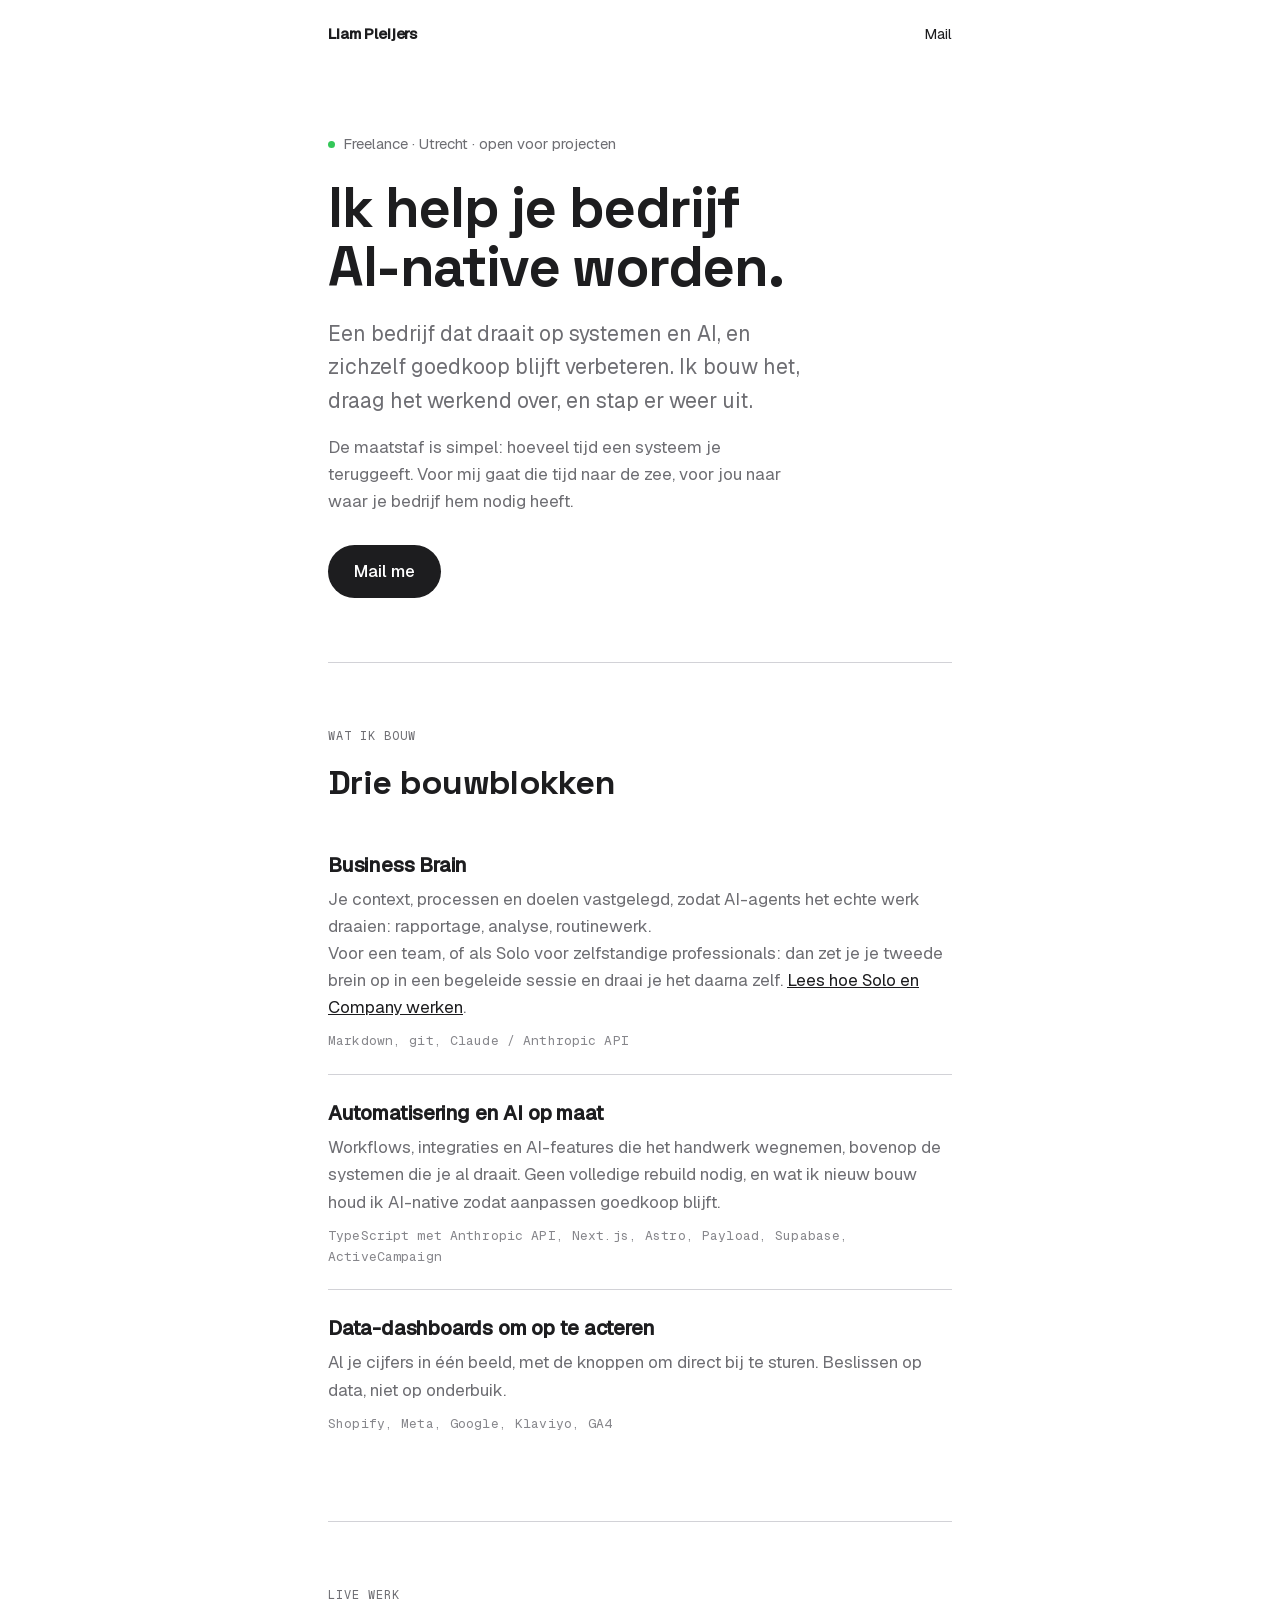
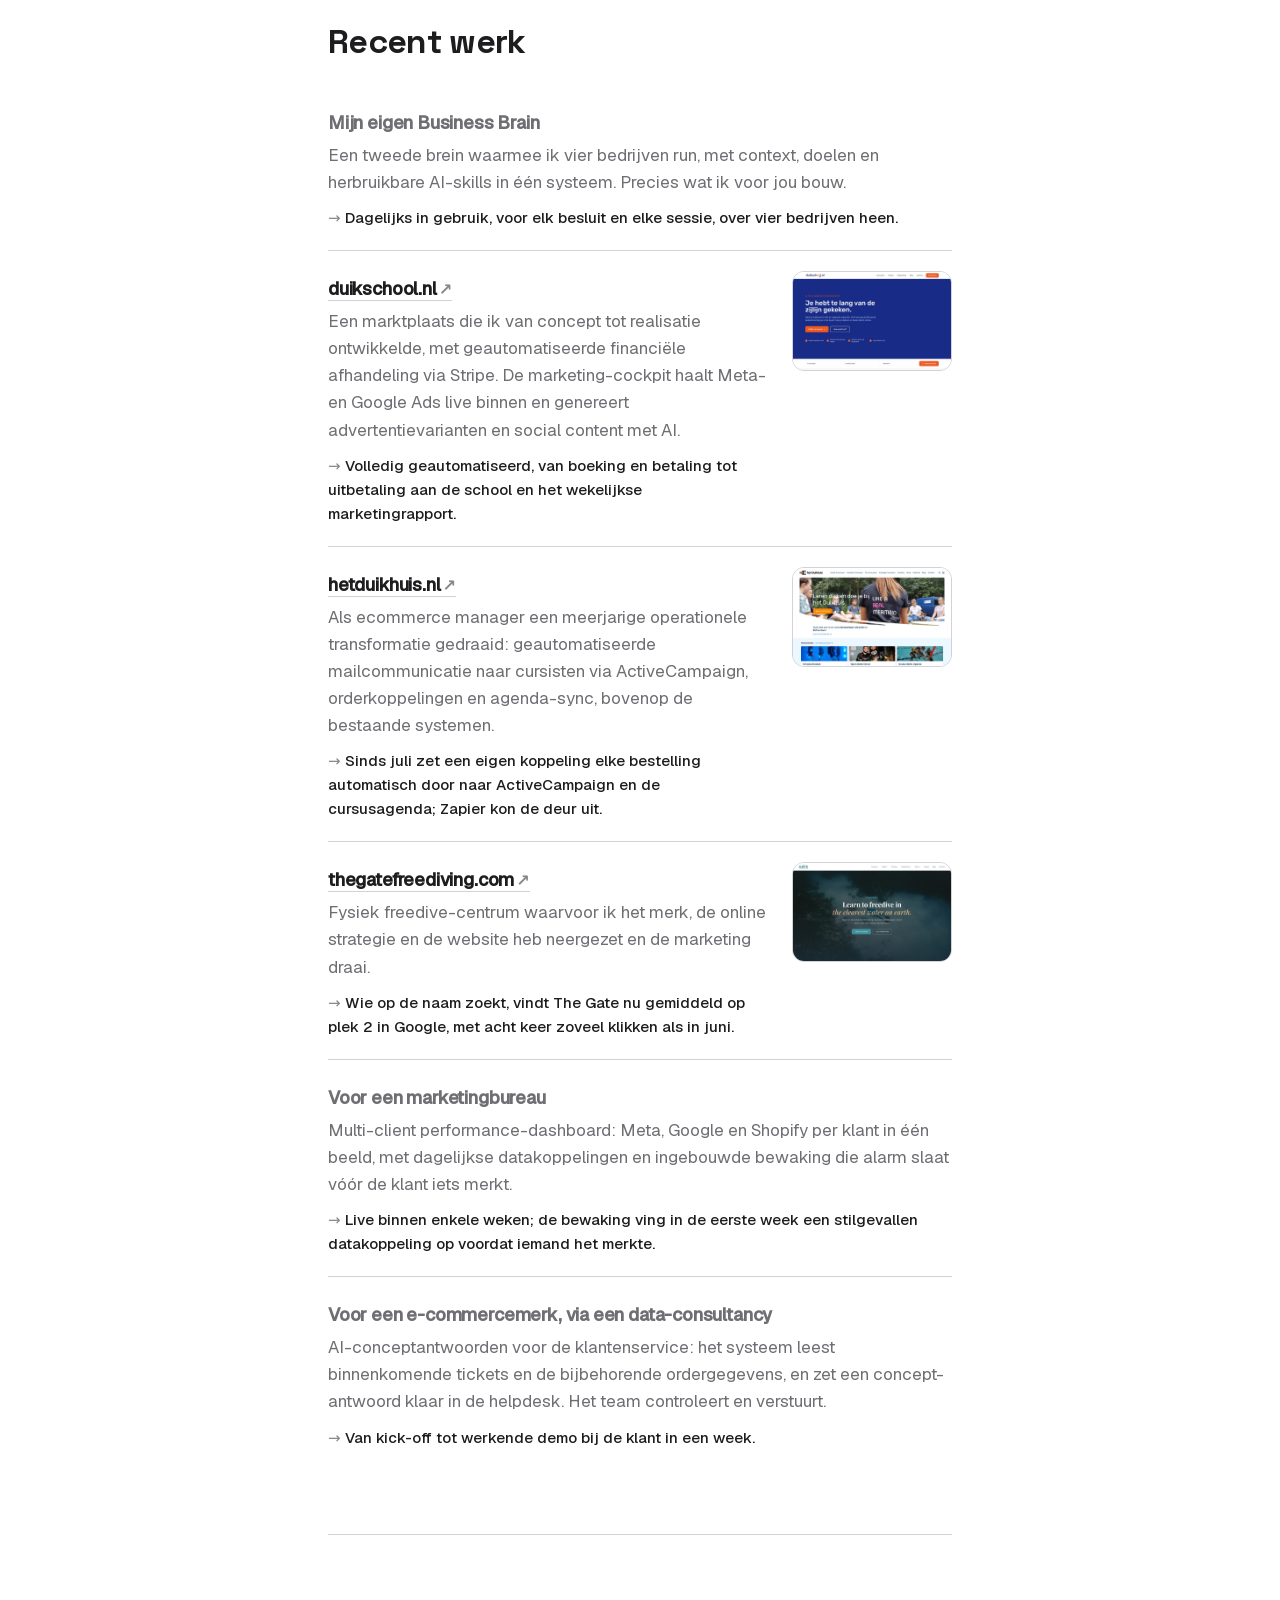
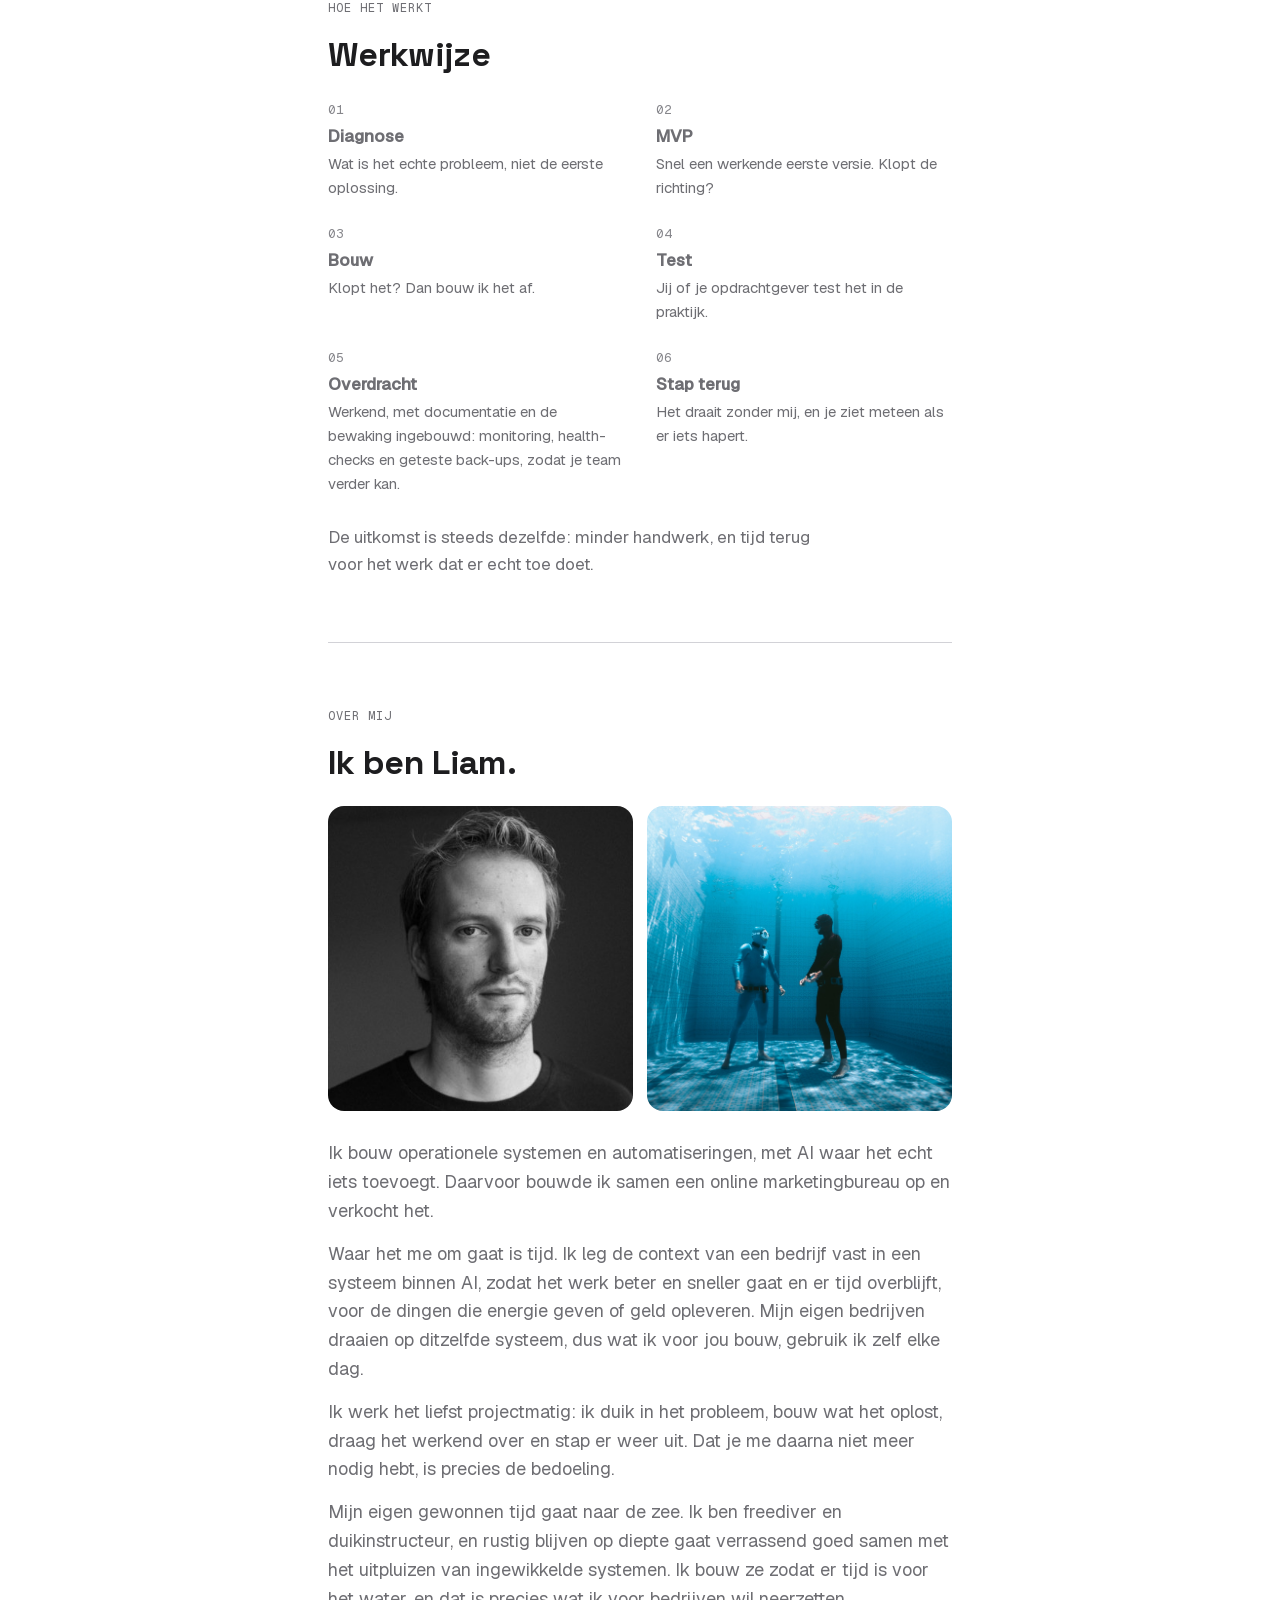
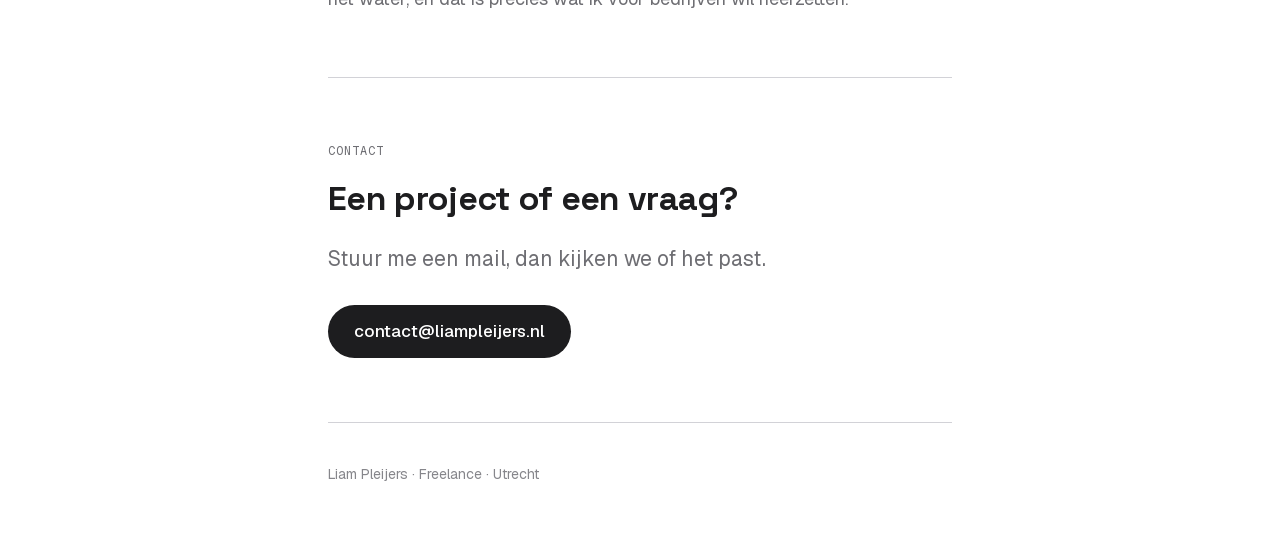
==== commit 1ae28208: "Brein page: Solo Brain and Company Brain on one page, with a chooser at the top Co-Authored-By: Clau" ====
--- a/index.html
+++ b/index.html
@@ -40,7 +40,7 @@
         <div class="block" data-reveal>
           <h3>Business Brain</h3>
           <p>Je context, processen en doelen vastgelegd, zodat AI-agents het echte werk draaien: rapportage, analyse, routinewerk.</p>
-          <p>Voor een team, of als Solo voor zelfstandige professionals: dan zet je je tweede brein op in een begeleide sessie en draai je het daarna zelf. <a href="brein/">Lees hoe Solo werkt</a>.</p>
+          <p>Voor een team, of als Solo voor zelfstandige professionals: dan zet je je tweede brein op in een begeleide sessie en draai je het daarna zelf. <a href="brein/">Lees hoe Solo en Company werken</a>.</p>
           <p class="tools">Markdown, git, Claude / Anthropic API</p>
         </div>
         <div class="block" data-reveal>
